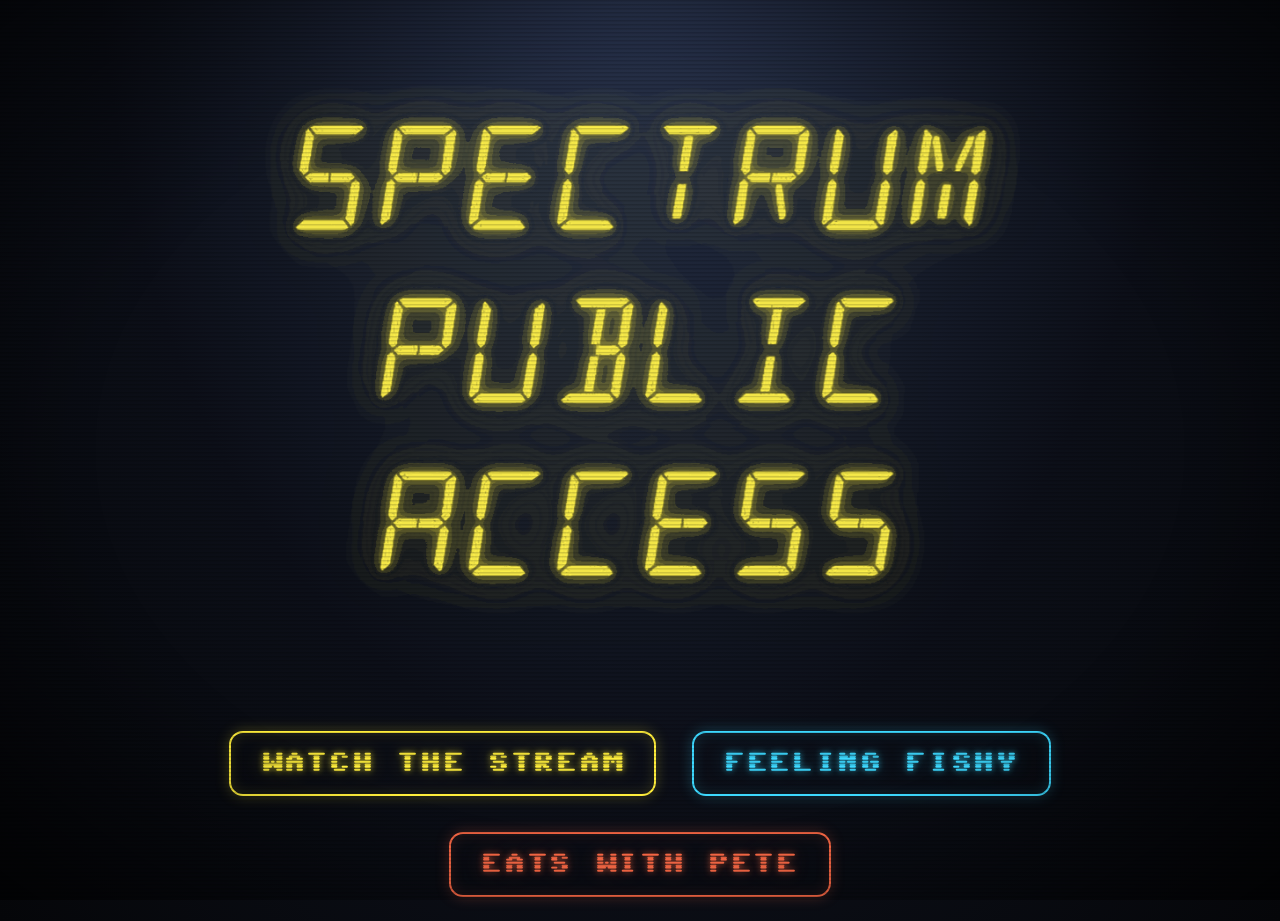
==== deploy/index.html @ 9b014a8f "Add a real mute button to the stream pop-up Confirmed via the debug controls that the mute mechanism" ====
<!DOCTYPE html>
<html lang="en">
<head>
<meta charset="UTF-8">
<meta name="viewport" content="width=device-width, initial-scale=1">
<title>Spectrum Public Access</title>
<meta name="description" content="Spectrum Public Access — watch the stream, or dive into Feeling Fishy, an interactive community aquarium where every fish is hand-drawn by a real participant.">
<link rel="icon" type="image/png" href="images/logo.png">

<!-- Social share preview (Facebook, Discord, Slack, iMessage, etc.) -->
<meta property="og:type" content="website">
<meta property="og:site_name" content="Spectrum Public Access">
<meta property="og:title" content="Spectrum Public Access">
<meta property="og:description" content="Watch the stream, or dive into Feeling Fishy, an interactive community aquarium where every fish is hand-drawn by a real participant.">
<meta property="og:image" content="images/logo.png">
<!-- ✏️ Add og:url once you have a real deployed domain, e.g.
     <meta property="og:url" content="https://your-domain-here/"> —
     most platforms will still resolve og:image fine without it, but
     og:url itself should be set explicitly once you know it. -->

<meta name="twitter:card" content="summary_large_image">
<meta name="twitter:title" content="Spectrum Public Access">
<meta name="twitter:description" content="Watch the stream, or dive into Feeling Fishy, an interactive community aquarium where every fish is hand-drawn by a real participant.">
<meta name="twitter:image" content="images/logo.png">
<style>
@import url('https://fonts.googleapis.com/css2?family=Sixtyfour&family=VT323&family=Space+Grotesk:wght@400;500;700&display=swap');

/* The logo's real typeface. Shows if installed on the viewer's machine;
   upload the .ttf and it can be embedded here so it works for everyone. */
@font-face{
  font-family:'Alarm Clock';
  src:local('Alarm Clock'), local('alarm clock'), local('AlarmClock');
}

:root{
  --cg-white:#ede9df;
}

*{box-sizing:border-box;}
/* Background lives on body ONLY, and body must stay a full-width block —
   putting display:flex on <html> makes <body> shrink-wrap its content,
   which painted the gradient in a centered column (the "box"). */
html{ margin:0; padding:0; }
body{
  margin:0; min-height:100vh;
  background:
    radial-gradient(ellipse at 50% -10%, #2a3550 0%, #0c0f18 60%, #050609 100%);
  font-family:'Space Grotesk',sans-serif;
  color:var(--cg-white);
  display:flex; align-items:center; justify-content:center;
  padding:24px;
  overflow-x:hidden;
}

/* faint full-page scanlines + vignette so the whole page feels like a broadcast */
body:before{
  content:""; position:fixed; inset:0; pointer-events:none; z-index:5;
  background:repeating-linear-gradient(
    to bottom, rgba(0,0,0,.14) 0px, rgba(0,0,0,.14) 1px,
    transparent 2px, transparent 4px);
}
body:after{
  content:""; position:fixed; inset:0; pointer-events:none; z-index:5;
  background:radial-gradient(ellipse at center, transparent 60%, rgba(0,0,0,.55) 100%);
}

.stage{
  display:flex; flex-direction:column; align-items:center; gap:56px;
  width:100%;
}

/* ---------- NEON LOGO ----------
   The glow is baked into the PNG itself (soft yellow halo pre-rendered
   around the letters, fading to fully transparent) — no CSS drop-shadow.
   CSS glow filters were clipping at the image rectangle and drawing a
   visible box behind the logo; a baked glow blends seamlessly. */
.logo{
  width:min(880px, 94vw); /* canvas includes glow padding; letters read ~same size as before */
  height:auto;
  animation:
    neonOn 2s steps(1,end) both,
    neonBreathe 6s ease-in-out 2s infinite;
}

/* neon tube striking on: dead → sputter → hold */
@keyframes neonOn{
  0%,14%{ opacity:0; }
  16%  { opacity:.55; }
  21%  { opacity:.08; }
  27%  { opacity:.75; }
  32%  { opacity:.15; }
  36%  { opacity:.9; }
  41%  { opacity:.4; }
  46%,100% { opacity:1; }
}

/* settled tube hum */
@keyframes neonBreathe{
  0%,100%{ opacity:1; }
  50%{ opacity:.9; }
}

/* ---------- THE OPTIONS ---------- */
.options{
  display:flex; gap:36px; flex-wrap:wrap; justify-content:center;
}

/* One shared rule for every link, instead of one hand-written rule
   (plus a matching :hover rule) per link. Each button gets its own
   glow color and its own stagger delay entirely from two inline
   custom properties — --opt-rgb and --opt-delay — set once in JS
   from the LINKS array below. Adding a new link never touches this
   CSS at all. The ", 255,255,255" after each var(--opt-rgb) is just
   a fallback in case that property is ever missing. */
.opt{
  font-family:'Alarm Clock','Sixtyfour',monospace;
  font-size:clamp(14px, 2.4vw, 21px);
  letter-spacing:.08em;
  text-transform:uppercase;
  text-decoration:none;
  padding:20px 30px;
  border:2px solid currentColor;
  border-radius:14px;
  opacity:0;
  /* iOS Safari can leave its own gray tap-highlight overlay sitting
     on a link after tapping it, especially when the tap doesn't lead
     to a normal page navigation (the "Watch the Stream" button's own
     click handler calls preventDefault() to open the pop-up instead)
     — this stops the browser from drawing that overlay at all rather
     than relying on it to clear itself afterward. */
  -webkit-tap-highlight-color:transparent;
  color:rgb(var(--opt-rgb, 255,255,255));
  text-shadow:0 0 6px rgba(var(--opt-rgb, 255,255,255),.7), 0 0 20px rgba(var(--opt-rgb, 255,255,255),.3);
  box-shadow:0 0 14px rgba(var(--opt-rgb, 255,255,255),.25), inset 0 0 14px rgba(var(--opt-rgb, 255,255,255),.15);
  transition:transform .12s ease;
  animation:optOn .7s steps(1,end) forwards;
  animation-delay:var(--opt-delay, 0s);
}
.opt:active{ transform:scale(.97); }
/* Not :focus-visible — Safari has matched that pseudo-class for a
   plain programmatic .focus() call before now (see the JS), which
   left a stuck outline ring around "Watch the Stream" after closing
   the stream pop-up once, even on a tap/touch visit that never
   touched a keyboard. body.keyboard-nav is our own explicit signal
   instead, so this only shows for a real Tab user. */
.opt:focus{ outline:none; }
body.keyboard-nav .opt:focus{ outline:3px solid var(--cg-white); outline-offset:4px; }
.opt:hover{
  text-shadow:0 0 8px rgba(var(--opt-rgb, 255,255,255),.95), 0 0 30px rgba(var(--opt-rgb, 255,255,255),.5);
  box-shadow:0 0 26px rgba(var(--opt-rgb, 255,255,255),.45), inset 0 0 20px rgba(var(--opt-rgb, 255,255,255),.25);
}

@keyframes optOn{
  0%{opacity:0;} 20%{opacity:.6;} 35%{opacity:.1;} 55%{opacity:.8;} 70%{opacity:.3;} 100%{opacity:1;}
}

/* Plain, static styling for the noscript fallback below — no glow
   colors to assign since there's no JS running to hand them out. */
.opt-fallback{
  display:inline-block; margin:8px;
  font-family:'Alarm Clock','Sixtyfour',monospace;
  font-size:clamp(14px, 2.4vw, 21px);
  letter-spacing:.08em;
  text-transform:uppercase;
  text-decoration:none;
  padding:20px 30px;
  border:2px solid var(--cg-white);
  border-radius:14px;
  color:var(--cg-white);
}

/* reduced motion: no flicker, everything simply on */
@media (prefers-reduced-motion: reduce){
  .logo{ animation:none; opacity:1; }
  .opt{ animation:none !important; opacity:1 !important; }
}

/* ---------- MOBILE ----------
   Stacks the buttons into one even column instead of the desktop's
   wrapped row — at a phone width they were wrapping onto three
   ragged, differently-sized lines that together ran taller than the
   viewport. A smaller logo plus a tighter stage gap brings the whole
   page comfortably under any phone's visible height with no scroll,
   and every button shares the same width instead of hugging its own
   label's length. */
@media (max-width: 640px){
  body{ padding:20px; }
  .stage{ gap:32px; }
  .logo{ width:min(300px, 85vw); }
  .options{
    flex-direction:column;
    width:100%;
    max-width:300px;
    gap:14px;
  }
  .opt, .opt-fallback{
    width:100%;
    box-sizing:border-box;
    text-align:center;
    padding:16px 20px;
  }
}

/* ---------- STREAM POP-UP ----------
   "Watch the Stream" plays here instead of leaving the page, once
   there's a real live URL to embed (see LINKS' popup/popupEmbed). */
.stream-modal{
  display:none;
  position:fixed; inset:0; z-index:100;
  align-items:center; justify-content:center;
  padding:24px;
}
.stream-modal.open{ display:flex; }
.stream-modal-backdrop{
  position:absolute; inset:0;
  background:rgba(5,6,9,.88);
}
.stream-modal-box{
  position:relative;
  width:min(1000px, 100%);
}
.stream-modal-frame{
  position:relative;
  width:100%;
  aspect-ratio:16/9;
  border-radius:14px;
  overflow:hidden;
  background:#000;
  box-shadow:0 0 24px rgba(255,238,60,.35), 0 0 70px rgba(0,0,0,.6);
  border:2px solid rgba(255,238,60,.6);
}
.stream-modal-frame iframe{
  position:absolute; inset:0; width:100%; height:100%; border:0; z-index:0;
}
/* Invisible layer over the whole video, only present at all while
   the close button is faded. A cross-origin YouTube iframe swallows
   every touch/mouse event that lands on it — the parent page can't
   see ANY interaction with the video itself, on any device, so
   there's no way to detect "the visitor is still watching" and wake
   the button from here directly. This sits above the iframe instead:
   the first tap/click while faded lands on this layer, revealing the
   button, and then it steps aside so that same tap doesn't also
   fumble a play/pause on the real video — same trade-off any native
   player's own tap-to-reveal-controls makes.
   display:none rather than pointer-events:none when not needed —
   iOS Safari pauses video it considers occluded by overlapping
   content, and merely disabling pointer-events on a full-coverage
   div still leaves it painted/composited on top of the iframe, which
   is enough to trigger that. Fully removing it from the render tree
   whenever it isn't actively needed avoids the question entirely. */
.stream-modal-wake{
  display:none;
  position:absolute; inset:0; z-index:1;
}
.stream-modal.close-idle .stream-modal-wake{ display:block; }
/* Sits inside the frame's own rounded corners rather than floating
   above it, so it's never clipped by a short viewport on mobile.
   Fades out after a few seconds idle (see the JS) so it doesn't sit
   on top of the video the whole time it's open — same idea as a
   video player's own auto-hiding controls. Shared by the close
   button (top-right) and the mute toggle (top-left, added after
   YouTube's own in-player mute icon turned out to be unreachable at
   this size on at least one real phone — this calls the wrapped
   player directly instead of relying on it at all). */
.stream-modal-close, .stream-modal-mute{
  position:absolute; top:10px; z-index:2;
  width:36px; height:36px;
  border-radius:50%;
  border:2px solid var(--cg-white);
  background:rgba(5,6,9,.7);
  color:var(--cg-white);
  font-size:22px; line-height:1;
  cursor:pointer;
  display:flex; align-items:center; justify-content:center;
  opacity:1;
  transition:opacity .3s ease;
}
.stream-modal-close{ right:10px; }
.stream-modal-mute{ left:10px; }
.stream-modal-close:hover, .stream-modal-mute:hover{ background:rgba(255,238,60,.2); }
/* Same reasoning as .opt:focus above — these are also focused/
   toggled programmatically, so they use the same explicit signal
   rather than :focus-visible. */
.stream-modal-close:focus, .stream-modal-mute:focus{ outline:none; }
body.keyboard-nav .stream-modal-close:focus,
body.keyboard-nav .stream-modal-mute:focus{ outline:3px solid var(--cg-white); outline-offset:3px; }
/* Stay clickable/hoverable at full opacity 0 too (no pointer-events:
   none) — they're small, predictable corner targets, and the wake
   layer above sits below them (z-index 1 vs 2), so it never blocks
   the buttons themselves. */
.stream-modal.close-idle .stream-modal-close,
.stream-modal.close-idle .stream-modal-mute{ opacity:0; }
@media (prefers-reduced-motion: reduce){
  .stream-modal-close, .stream-modal-mute{ transition:none; }
}
</style>
</head>
<body>

<main class="stage">
  <img class="logo" src="images/logo.png" alt="Spectrum Public Access">

  <nav class="options" id="options" aria-label="Choose an experience">
    <!-- Shown only if JS is disabled — replaced the instant the
         script below runs. Kept in sync by hand since it's a rare,
         static fallback, not the real navigation. -->
    <noscript>
      <a class="opt-fallback" href="https://www.youtube.com/live/ow3RDIXTPXk">WATCH THE STREAM</a>
      <a class="opt-fallback" href="/feeling-fishy">FEELING FISHY</a>
      <a class="opt-fallback" href="https://eatswithpete.com">EATS WITH PETE</a>
    </noscript>
  </nav>
</main>

<div class="stream-modal" id="streamModal" role="dialog" aria-modal="true" aria-label="Watch the Stream">
  <div class="stream-modal-backdrop"></div>
  <div class="stream-modal-box">
    <div class="stream-modal-frame">
      <iframe id="streamModalIframe" title="Live stream"
        allow="accelerometer; autoplay; clipboard-write; encrypted-media; gyroscope; picture-in-picture; web-share"
        referrerpolicy="strict-origin-when-cross-origin" allowfullscreen></iframe>
      <div class="stream-modal-wake" id="streamModalWake"></div>
      <button class="stream-modal-mute" id="streamModalMute" type="button" aria-label="Unmute">🔇</button>
      <button class="stream-modal-close" id="streamModalClose" type="button" aria-label="Close">&times;</button>
    </div>
  </div>
</div>

<script>
/* ██████████████████████████████████████████████████████████████
   ██  YOUR LINKS — add a new destination any time              ██
   ██  Everything below renders and staggers itself from this.  ██
   ██████████████████████████████████████████████████████████████
   label    — button text (rendered in caps regardless of case here)
   href     — where it goes; leave null to keep it unlinked/inert
              for now, e.g. for a destination whose page doesn't exist yet
   rgb      — "R,G,B" for this button's neon color — the only place
              that color is ever written; every glow/hover effect
              is computed from it, so nothing can drift out of sync
   external — true opens it in a new tab (for links off this domain)
   popup    — true plays it in the on-page pop-up instead of
              navigating (see popupEmbed below and .stream-modal in
              the CSS); href/external stay set alongside it as the
              fallback for a middle-click, Ctrl/Cmd-click, or no-JS
   popupEmbed — the embeddable URL for a popup link (YouTube's
              /embed/VIDEO_ID form, not the regular watch/live URL) */
const LINKS = [
  // Plays inline for now — swap this for the real live-channel-
  // switcher page once that's built (drop `popup`/`popupEmbed` to
  // just navigate to `href` instead). The si= value is YouTube's own
  // share-embed token for this video (from Share -> Embed) — plain
  // /embed/VIDEO_ID URLs without it hit YouTube's Error 153 for this
  // stream even with embedding allowed, but the official share link
  // works, so this matches that exactly rather than a param-stripped
  // version of it — don't drop or reorder these params without
  // re-testing on a real phone. mute=1 + playsinline=1 are both there
  // for mobile autoplay (same reason the background video elsewhere
  // on this site is muted+playsinline) — visitors can unmute from
  // the player's own speaker icon. enablejsapi=1 lets the JS below
  // wrap this iframe with YouTube's IFrame Player API afterward, so
  // we have some visibility into its actual playback/mute state —
  // it doesn't change what loads or how autoplay behaves.
  { label: "Watch the Stream", href: "https://www.youtube.com/live/ow3RDIXTPXk", rgb: "255,238,60", external: true,
    popup: true, popupEmbed: "https://www.youtube.com/embed/ow3RDIXTPXk?si=NgFK3XYpDQOLObrl&autoplay=1&mute=1&playsinline=1&enablejsapi=1" },  // SPA logo yellow
  { label: "Feeling Fishy",    href: "/feeling-fishy",             rgb: "61,217,255", external: true },  // Feeling Fishy title glow — new tab too, so this hub page stays put as a home base
  { label: "Eats with Pete",   href: "https://eatswithpete.com",   rgb: "255,107,71", external: true },
];

const BASE_DELAY = 2.15; // seconds before the first button starts flickering in
const STEP_DELAY = 0.3;  // gap between each button after that

// Tracks whether the visitor is currently navigating with a keyboard,
// so the focus outlines above (body.keyboard-nav ...) only show when
// they're actually useful — see the CSS for why this exists instead
// of just using :focus-visible directly.
window.addEventListener("keydown", (e) => {
  if (e.key === "Tab") document.body.classList.add("keyboard-nav");
});
window.addEventListener("pointerdown", () => {
  document.body.classList.remove("keyboard-nav");
});

const optionsNav = document.getElementById("options");
optionsNav.innerHTML = ""; // clears the noscript fallback now that JS is running
LINKS.forEach((link, i) => {
  const a = document.createElement("a");
  a.className = "opt";
  a.textContent = link.label;
  a.style.setProperty("--opt-rgb", link.rgb);
  const delay = BASE_DELAY + i * STEP_DELAY;
  a.style.setProperty("--opt-delay", delay.toFixed(2) + "s");
  if (link.href) a.href = link.href;
  if (link.external) {
    a.target = "_blank";
    a.rel = "noopener noreferrer";
    a.setAttribute("aria-label", link.label + (link.popup ? " — plays in a pop-up" : " — opens in a new tab"));
  }
  if (link.popup) {
    a.addEventListener("click", (e) => {
      // Middle-click, Ctrl/Cmd-click, etc. — let the browser open the
      // real href in a new tab as usual instead of hijacking it.
      if (e.button !== 0 || e.metaKey || e.ctrlKey || e.shiftKey || e.altKey) return;
      e.preventDefault();
      openStreamModal(link.popupEmbed, a);
    });
  }
  optionsNav.appendChild(a);
  // Safety net: the flicker-in animation (steps(1,end) across several
  // keyframes) has been observed getting stuck at an intermediate
  // keyframe on Chrome for iOS — animationPlayState still reports
  // "running", but the value never advances to the final 100% stop,
  // leaving the button looking permanently dim. Rather than chase
  // whatever causes that stall, force the correct end state once the
  // animation should be done, regardless of whether it actually
  // finished on its own.
  // Killing the animation first is required, not optional — a still-
  // "running" CSS animation outranks a plain inline style in the
  // cascade, so just setting opacity here (an earlier attempt at this
  // fix) was being silently overridden right back to the animation's
  // stuck value the instant it ran.
  const ANIMATION_DURATION = 0.7;
  setTimeout(() => {
    a.style.animation = "none";
    a.style.opacity = "1";
  }, (delay + ANIMATION_DURATION) * 1000);
});

/* ---------- STREAM POP-UP ---------- */
const streamModal = document.getElementById("streamModal");
const streamModalIframe = document.getElementById("streamModalIframe");
const streamModalClose = document.getElementById("streamModalClose");
const streamModalMute = document.getElementById("streamModalMute");
let streamModalTrigger = null; // where focus returns to on close

/* YouTube IFrame Player API — wraps the EXISTING iframe (its src
   already has enablejsapi=1 baked in above) to get playback state/
   error visibility, and to drive the mute button below directly.
   Doesn't create a different iframe or change what src is used — the
   working si=... URL that fixed Error 153 stays exactly as it was
   tested. Loaded proactively at page load (not on first open) so
   YT.Player is already available by the time the modal opens, rather
   than racing to load it after autoplay has already started. */
const YT_STATE_LABELS = { "-1": "UNSTARTED", 0: "ENDED", 1: "PLAYING", 2: "PAUSED", 3: "BUFFERING", 5: "CUED" };
let ytApiPromise = null;
function loadYouTubeApi() {
  if (window.YT && window.YT.Player) return Promise.resolve();
  if (ytApiPromise) return ytApiPromise;
  ytApiPromise = new Promise((resolve) => {
    const prevReady = window.onYouTubeIframeAPIReady;
    window.onYouTubeIframeAPIReady = () => {
      if (prevReady) prevReady();
      resolve();
    };
    const script = document.createElement("script");
    script.src = "https://www.youtube.com/iframe_api";
    document.head.appendChild(script);
  });
  return ytApiPromise;
}
loadYouTubeApi();

let ytPlayer = null;
// Read by the debug panel further down — kept as a plain object
// (rather than querying ytPlayer directly there) since isMuted()/
// getVolume() throw if called at the wrong moment in the player's
// lifecycle, and this is the one place already handling that.
const streamPlayerDebug = { state: null, muted: null, volume: null, lastError: null };
function wrapStreamIframe() {
  loadYouTubeApi().then(() => {
    // The modal may have been closed (iframe src cleared) before the
    // API finished loading — don't wrap a blank iframe.
    if (!streamModal.classList.contains("open")) return;
    ytPlayer = new YT.Player(streamModalIframe, {
      events: {
        onStateChange: (e) => { streamPlayerDebug.state = e.data; },
        onError: (e) => { streamPlayerDebug.lastError = e.data; },
      },
    });
  });
}

/* Mute toggle — the src above already starts muted (required for
   autoplay to work at all on mobile), so visitors need a way to turn
   sound on. YouTube's own in-player mute icon turned out to be
   unreachable at this pop-up's small size on at least one real phone
   (only reachable through fullscreen), so this drives the wrapped
   player directly instead of depending on it. Tracks mute state in
   plain JS rather than asking the player with isMuted() — that
   throws if called before the player's truly ready, and this button
   already knows its own state without needing to ask. */
let streamMuted = true; // matches mute=1 in the src above
function setStreamMuted(muted) {
  if (!ytPlayer) return;
  streamMuted = muted;
  if (muted) ytPlayer.mute(); else ytPlayer.unMute();
  streamModalMute.textContent = muted ? "🔇" : "🔊";
  const label = muted ? "Unmute" : "Mute";
  streamModalMute.title = label;
  streamModalMute.setAttribute("aria-label", label);
}
streamModalMute.addEventListener("click", (e) => {
  e.stopPropagation();
  setStreamMuted(!streamMuted);
});
setInterval(() => {
  if (!ytPlayer || !ytPlayer.isMuted) return;
  try {
    streamPlayerDebug.muted = ytPlayer.isMuted();
    streamPlayerDebug.volume = ytPlayer.getVolume();
  } catch (e) { /* not ready yet */ }
}, 500);

// Fades the close button after a few idle seconds so it isn't
// permanently sitting on top of the video — anything that happens on
// the parent page (moving over the backdrop, a key press, hovering
// the button itself, or a tap/click on the wake layer covering the
// video — see .stream-modal-wake in the CSS) brings it back. There's
// no way to detect real activity on the video itself from here (it's
// a cross-origin iframe), on any device — the wake layer works
// around that by catching the interaction before it ever reaches the
// iframe, rather than trying to detect one that already happened.
let closeIdleTimer = null;
function scheduleCloseIdle() {
  clearTimeout(closeIdleTimer);
  closeIdleTimer = setTimeout(() => streamModal.classList.add("close-idle"), 3000);
}
function wakeClose() {
  streamModal.classList.remove("close-idle");
  scheduleCloseIdle();
}
streamModal.addEventListener("pointermove", wakeClose);
// click rather than pointerdown: flipping the wake layer's
// pointer-events mid-gesture (between pointerdown and the click that
// follows) risks the browser re-targeting that same tap's click at
// the iframe underneath instead of consistently hitting the wake
// layer — click only fires once the whole gesture has resolved.
streamModal.addEventListener("click", wakeClose);
streamModal.addEventListener("keydown", wakeClose);
// Pauses the countdown while the cursor is resting directly on
// either button, rather than letting it fade out from under the
// pointer.
streamModalClose.addEventListener("pointerenter", wakeClose);
streamModalClose.addEventListener("pointerleave", scheduleCloseIdle);
streamModalMute.addEventListener("pointerenter", wakeClose);
streamModalMute.addEventListener("pointerleave", scheduleCloseIdle);

function openStreamModal(embedSrc, trigger) {
  streamModalTrigger = trigger;
  // Show the modal BEFORE pointing the iframe at YouTube — assigning
  // src while it's still display:none (zero-size, unrendered) is a
  // known way for mobile browsers to deprioritize or skip autoplay
  // eligibility for it entirely.
  streamModal.classList.add("open");
  streamModalIframe.src = embedSrc;
  streamModalClose.focus();
  wakeClose();
  wrapStreamIframe();
}
function closeStreamModal() {
  streamModal.classList.remove("open", "close-idle");
  clearTimeout(closeIdleTimer);
  streamModalIframe.src = ""; // stops playback rather than just hiding it
  // The wrapped player's underlying iframe is gone now — drop the
  // reference and reset its debug state rather than leaving stale
  // values on screen, so the next open starts from a clean wrap.
  ytPlayer = null;
  streamPlayerDebug.state = null;
  streamPlayerDebug.muted = null;
  streamPlayerDebug.volume = null;
  streamPlayerDebug.lastError = null;
  // The src it'll get on next open starts muted again — reset this
  // button to match rather than leaving it showing 🔊 from last time.
  streamMuted = true;
  streamModalMute.textContent = "🔇";
  streamModalMute.title = "Unmute";
  streamModalMute.setAttribute("aria-label", "Unmute");
  if (streamModalTrigger && streamModalTrigger.focus) streamModalTrigger.focus();
}
streamModalClose.addEventListener("click", closeStreamModal);
document.querySelector(".stream-modal-backdrop").addEventListener("click", closeStreamModal);
window.addEventListener("keydown", (e) => {
  if (e.key === "Escape" && streamModal.classList.contains("open")) closeStreamModal();
});

/* ---------- DEBUG PANEL ----------
   Only appears with ?debug=1 in the URL — a plain on-screen readout
   of what "Watch the Stream" is actually computing on a device we
   can't attach real devtools to, so a phone can just be photographed
   instead of needing to describe what something looks like. Doesn't
   cover the video's own mute/play state — that's cross-origin, not
   readable from here without switching to YouTube's IFrame Player
   API. Remove this whole block once the issues are tracked down. */
if (new URLSearchParams(location.search).has("debug")) {
  // Direct mute/unmute control via the wrapped player — YouTube's
  // own in-player mute icon can end up hidden at the pop-up's small
  // size (only reachable through fullscreen, which covers this whole
  // panel and defeats the point), so this bypasses it entirely.
  const controls = document.createElement("div");
  controls.style.cssText =
    "position:fixed; right:0; bottom:45vh; z-index:9999; " +
    "display:flex; gap:8px; padding:8px; background:rgba(0,0,0,.92);";
  ["Mute", "Unmute", "Play", "Pause"].forEach((label) => {
    const btn = document.createElement("button");
    btn.textContent = label;
    btn.style.cssText = "font:12px monospace; padding:6px 10px;";
    btn.addEventListener("click", () => {
      if (!ytPlayer) return;
      if (label === "Mute") ytPlayer.mute();
      else if (label === "Unmute") ytPlayer.unMute();
      else if (label === "Play") ytPlayer.playVideo();
      else if (label === "Pause") ytPlayer.pauseVideo();
    });
    controls.appendChild(btn);
  });
  document.body.appendChild(controls);

  const panel = document.createElement("pre");
  panel.style.cssText =
    "position:fixed; inset:auto 0 0 0; z-index:9999; margin:0; " +
    "max-height:45vh; overflow:auto; padding:10px; " +
    "background:rgba(0,0,0,.92); color:#7fff7f; " +
    "font:11px/1.5 monospace; white-space:pre-wrap; pointer-events:none;";
  document.body.appendChild(panel);
  const watchBtn = optionsNav.children[0];
  function updateDebugPanel() {
    const cs = getComputedStyle(watchBtn);
    const stateCode = streamPlayerDebug.state;
    const lines = [
      "-- Watch the Stream button --",
      "opacity: " + cs.opacity,
      "animationName: " + cs.animationName,
      "bodyClass: " + JSON.stringify(document.body.className),
      "",
      "-- stream pop-up --",
      "streamModal.open: " + streamModal.classList.contains("open"),
      "streamModal.close-idle: " + streamModal.classList.contains("close-idle"),
      "iframe.src: " + (streamModalIframe.src || "(empty)"),
      "ytPlayer wrapped: " + !!ytPlayer,
      "player state: " + stateCode + (stateCode != null ? " (" + (YT_STATE_LABELS[stateCode] || "?") + ")" : ""),
      "player muted: " + streamPlayerDebug.muted,
      "player volume: " + streamPlayerDebug.volume,
      "player lastError: " + streamPlayerDebug.lastError,
      "document.hidden: " + document.hidden,
    ];
    panel.textContent = lines.join("\n");
  }
  updateDebugPanel();
  setInterval(updateDebugPanel, 500);
}
</script>

</body>
</html>
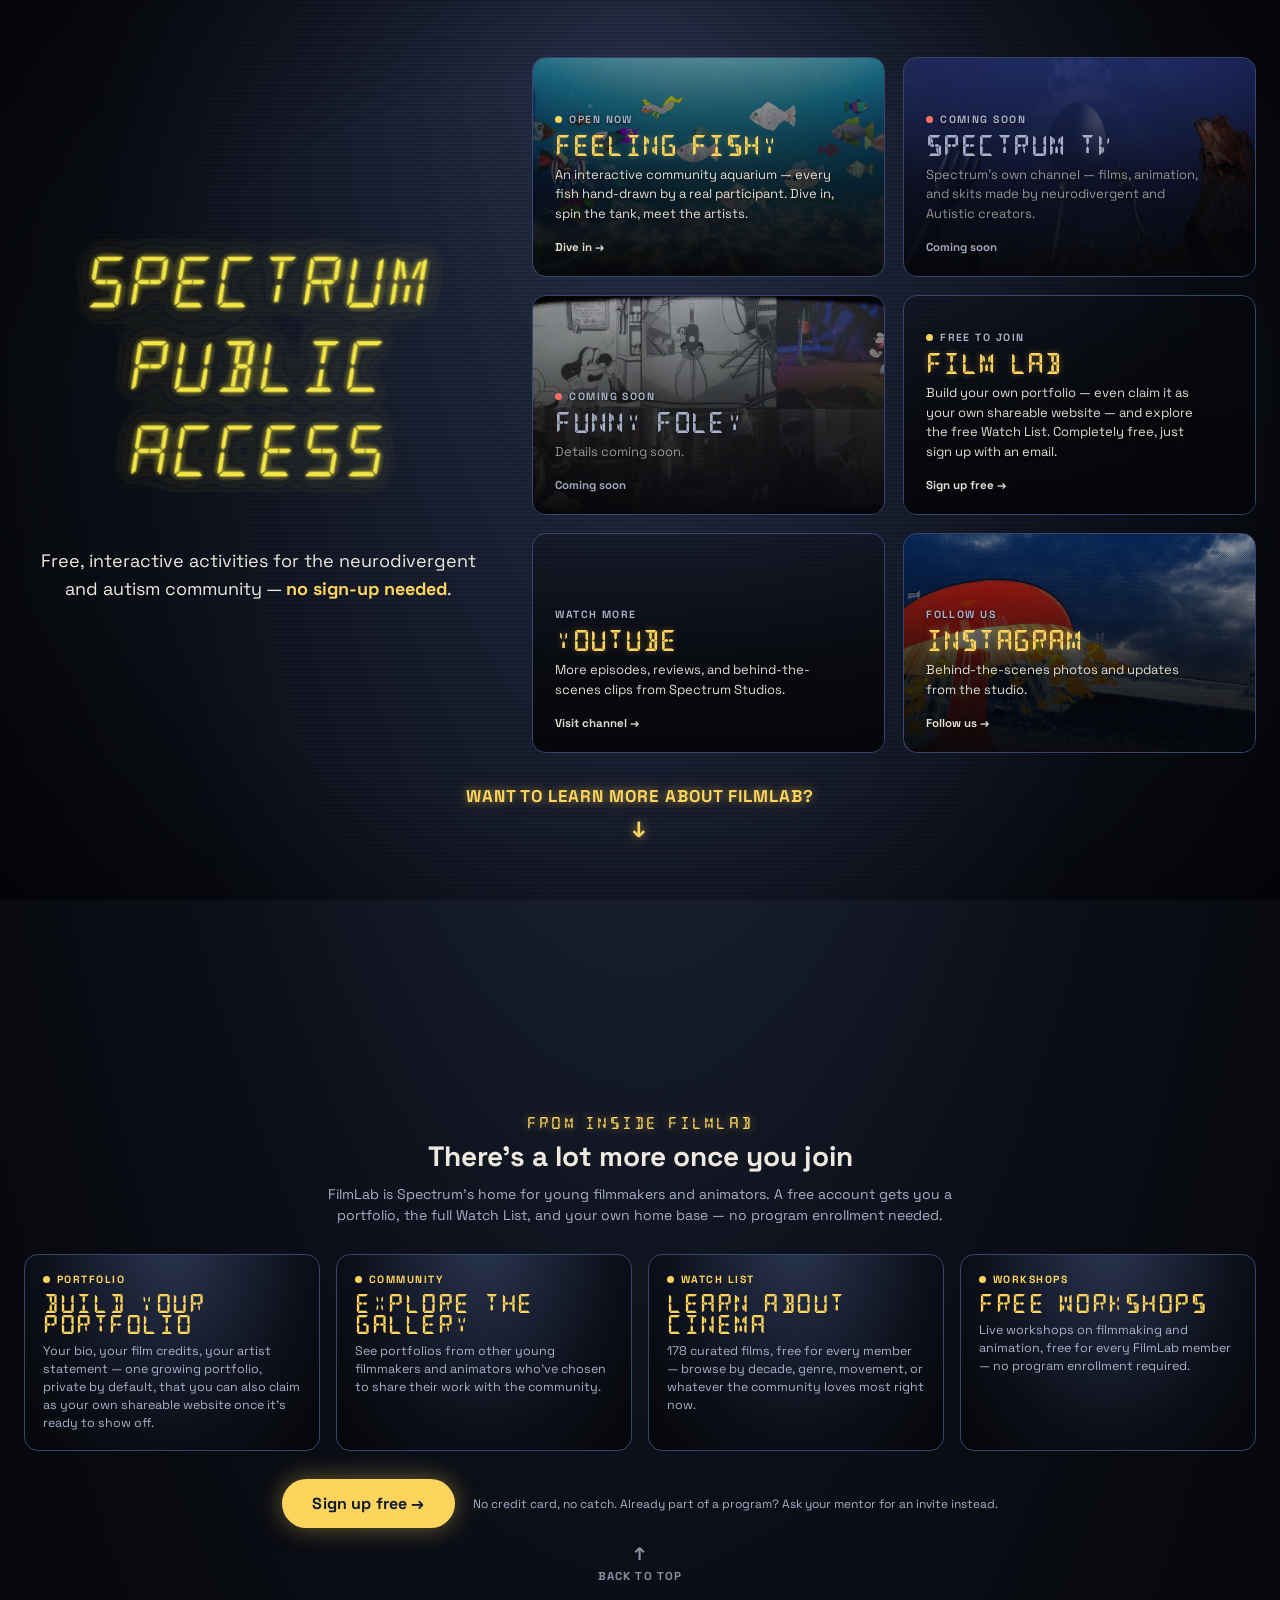
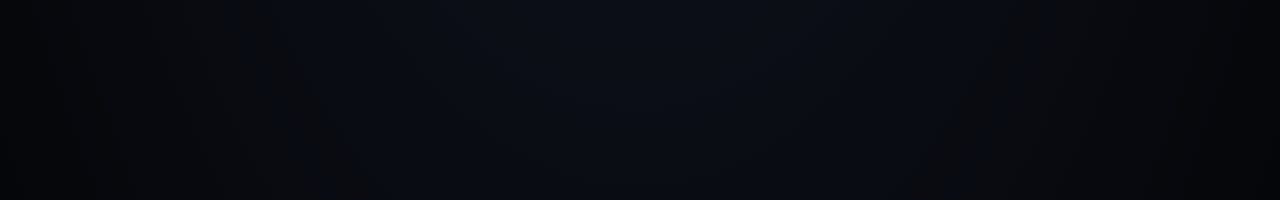
==== commit 7b0b510f: "Replace landing page with the redesigned version Split-screen hero (logo + 6-card activity grid prio" ====
--- a/deploy/index.html
+++ b/deploy/index.html
@@ -4,315 +4,504 @@
 <meta charset="UTF-8">
 <meta name="viewport" content="width=device-width, initial-scale=1">
 <title>Spectrum Public Access</title>
-<meta name="description" content="Spectrum Public Access — watch the stream, or dive into Feeling Fishy, an interactive community aquarium where every fish is hand-drawn by a real participant.">
+<meta name="description" content="Free, interactive activities for the neurodivergent and autism community — no sign-up needed. Plus a free FilmLab membership and more from Spectrum Studios.">
 <link rel="icon" type="image/png" href="images/logo.png">
 
 <!-- Social share preview (Facebook, Discord, Slack, iMessage, etc.) -->
 <meta property="og:type" content="website">
 <meta property="og:site_name" content="Spectrum Public Access">
 <meta property="og:title" content="Spectrum Public Access">
-<meta property="og:description" content="Watch the stream, or dive into Feeling Fishy, an interactive community aquarium where every fish is hand-drawn by a real participant.">
+<meta property="og:description" content="Free, interactive activities for the neurodivergent and autism community — no sign-up needed. Plus a free FilmLab membership and more from Spectrum Studios.">
 <meta property="og:image" content="images/logo.png">
-<!-- ✏️ Add og:url once you have a real deployed domain, e.g.
-     <meta property="og:url" content="https://your-domain-here/"> —
-     most platforms will still resolve og:image fine without it, but
-     og:url itself should be set explicitly once you know it. -->
+<meta property="og:url" content="https://spectrumpublicaccess.com/">
 
 <meta name="twitter:card" content="summary_large_image">
 <meta name="twitter:title" content="Spectrum Public Access">
-<meta name="twitter:description" content="Watch the stream, or dive into Feeling Fishy, an interactive community aquarium where every fish is hand-drawn by a real participant.">
+<meta name="twitter:description" content="Free, interactive activities for the neurodivergent and autism community — no sign-up needed. Plus a free FilmLab membership and more from Spectrum Studios.">
 <meta name="twitter:image" content="images/logo.png">
 <style>
 @import url('https://fonts.googleapis.com/css2?family=Sixtyfour&family=VT323&family=Space+Grotesk:wght@400;500;700&display=swap');
 
-/* The logo's real typeface. Shows if installed on the viewer's machine;
-   upload the .ttf and it can be embedded here so it works for everyone. */
+/* TODO: the Instagram card still links to the placeholder
+   https://instagram.com (no real handle) -- swap in the real profile
+   URL (both href attributes below, search "instagram.com"). */
+
+/* DSEG14 Classic Bold -- SIL Open Font License 1.1 (fonts/DSEG-LICENSE.txt),
+   free including commercial embedding. Same face FilmLab itself uses for
+   this broadcast-display look (portal app/globals.css) -- "Alarm Clock"
+   (the font this page used before) only ever rendered via local() on a
+   machine that happened to have it installed, so everyone else saw the
+   fallback. This is a real embedded file, so it renders the same for
+   every visitor. */
 @font-face{
-  font-family:'Alarm Clock';
-  src:local('Alarm Clock'), local('alarm clock'), local('AlarmClock');
+  font-family:'DSEG14';
+  src:url('fonts/dseg14-bold.ttf') format('truetype');
+  font-weight:700;
+  font-display:swap;
+}
+/* Accented-Latin fallback slice -- DSEG14 has no accented glyphs at all,
+   only plain A-Z. Not needed for this page's current (English-only) copy,
+   but carried over from the portal's own CSS in case French copy ever
+   lands here too -- cheap insurance, matches the source exactly. */
+@font-face{
+  font-family:'DSEG14';
+  src:local('Courier New'), local('Consolas'), local('Lucida Console');
+  unicode-range:U+00C0-00FF;
+  font-weight:700;
+  size-adjust:130%;
 }
 
 :root{
   --cg-white:#ede9df;
+  --navy:#121a35;
+  --gold:#fdd55d;
+  --coral:#f87060;
+  --surface:#1b2647;
+  --border:#384570;
+  --text-soft:#a8afc7;
 }
 
 *{box-sizing:border-box;}
-/* Background lives on body ONLY, and body must stay a full-width block —
-   putting display:flex on <html> makes <body> shrink-wrap its content,
-   which painted the gradient in a centered column (the "box"). */
-html{ margin:0; padding:0; }
+html{ margin:0; padding:0; scroll-behavior:smooth; }
 body{
   margin:0; min-height:100vh;
   background:
     radial-gradient(ellipse at 50% -10%, #2a3550 0%, #0c0f18 60%, #050609 100%);
   font-family:'Space Grotesk',sans-serif;
   color:var(--cg-white);
-  display:flex; align-items:center; justify-content:center;
-  padding:24px;
   overflow-x:hidden;
-}
-
-/* faint full-page scanlines + vignette so the whole page feels like a broadcast */
+  /* Establishes a local stacking context so the negative z-index
+     overlays below sink underneath body's own children instead of
+     under the page background itself -- same fix as the real app's
+     .scanlines class (globals.css): without this, z-index:-1 on a
+     fixed pseudo-element escapes all the way to the bottom of the
+     whole page stack, behind body's own background color/gradient. */
+  position:relative; z-index:0;
+}
+/* Negative, not +5 -- the previous positive z-index put these two
+   full-page overlays ABOVE every card, image, and line of text on the
+   page (none of which set their own z-index, so they default to
+   auto/0 and lost to a positive 5 every time). That's what was
+   actually making everything harder to read, independent of the
+   per-card scrim work. Same real bug, same fix, as the portal app's
+   own .scanlines overlay already had to solve. */
 body:before{
-  content:""; position:fixed; inset:0; pointer-events:none; z-index:5;
+  content:""; position:fixed; inset:0; pointer-events:none; z-index:-1;
   background:repeating-linear-gradient(
     to bottom, rgba(0,0,0,.14) 0px, rgba(0,0,0,.14) 1px,
     transparent 2px, transparent 4px);
 }
 body:after{
-  content:""; position:fixed; inset:0; pointer-events:none; z-index:5;
+  content:""; position:fixed; inset:0; pointer-events:none; z-index:-1;
   background:radial-gradient(ellipse at center, transparent 60%, rgba(0,0,0,.55) 100%);
 }
 
-.stage{
-  display:flex; flex-direction:column; align-items:center; gap:56px;
+.first-screen{
+  min-height:100vh;
+  display:flex; flex-direction:column; align-items:center; justify-content:center;
+  gap:32px;
   width:100%;
-}
-
-/* ---------- NEON LOGO ----------
-   The glow is baked into the PNG itself (soft yellow halo pre-rendered
-   around the letters, fading to fully transparent) — no CSS drop-shadow.
-   CSS glow filters were clipping at the image rectangle and drawing a
-   visible box behind the logo; a baked glow blends seamlessly. */
+  padding:32px 24px;
+}
+
+/* ---------- SPLIT: LOGO LEFT, GRID RIGHT ---------- */
+.hero-split{
+  display:flex; flex-direction:column; align-items:center; gap:36px;
+  width:100%; max-width:1680px; /* same row cap the real dashboard uses */
+}
+@media (min-width: 900px){
+  /* 38/62 instead of the previous 34/66 -- both halves got bigger
+     this round (logo full-bleed, grid cards wide enough for real
+     descriptions), so the split shifts slightly toward the logo to
+     give it real presence rather than getting squeezed by the
+     now-wider grid column competing for the same space. */
+  .hero-split{ flex-direction:row; align-items:stretch; gap:40px; }
+  .hero-logo-col{ flex:0 0 38%; min-width:320px; }
+  .hero-grid-col{ flex:1; min-width:0; }
+}
+
+.hero-logo-col{
+  display:flex; flex-direction:column; align-items:center; justify-content:center; gap:22px;
+  text-align:center;
+  padding:0;
+}
+@media (min-width: 900px){
+  /* Stays centered to match the logo at every width -- no left-align
+     override here anymore. */
+}
+/* "Full bleed like the dashboard" -- no small fixed max-width capping
+   this small anymore; it scales with its column instead, same as the
+   signed-in dashboard's own wordmark filling its panel rather than
+   sitting as a modest fixed-size image floating in whitespace. */
 .logo{
-  width:min(880px, 94vw); /* canvas includes glow padding; letters read ~same size as before */
+  width:min(560px, 92%);
   height:auto;
   animation:
     neonOn 2s steps(1,end) both,
     neonBreathe 6s ease-in-out 2s infinite;
 }
-
-/* neon tube striking on: dead → sputter → hold */
 @keyframes neonOn{
-  0%,14%{ opacity:0; }
-  16%  { opacity:.55; }
-  21%  { opacity:.08; }
-  27%  { opacity:.75; }
-  32%  { opacity:.15; }
-  36%  { opacity:.9; }
-  41%  { opacity:.4; }
-  46%,100% { opacity:1; }
-}
-
-/* settled tube hum */
-@keyframes neonBreathe{
-  0%,100%{ opacity:1; }
-  50%{ opacity:.9; }
-}
-
-/* ---------- THE OPTIONS ---------- */
-.options{
-  display:flex; gap:36px; flex-wrap:wrap; justify-content:center;
-}
-
-/* One shared rule for every link, instead of one hand-written rule
-   (plus a matching :hover rule) per link. Each button gets its own
-   glow color and its own stagger delay entirely from two inline
-   custom properties — --opt-rgb and --opt-delay — set once in JS
-   from the LINKS array below. Adding a new link never touches this
-   CSS at all. The ", 255,255,255" after each var(--opt-rgb) is just
-   a fallback in case that property is ever missing. */
-.opt{
-  font-family:'Alarm Clock','Sixtyfour',monospace;
-  font-size:clamp(14px, 2.4vw, 21px);
-  letter-spacing:.08em;
-  text-transform:uppercase;
-  text-decoration:none;
-  padding:20px 30px;
-  border:2px solid currentColor;
+  0%,14%{ opacity:0; } 16%{ opacity:.55; } 21%{ opacity:.08; } 27%{ opacity:.75; }
+  32%{ opacity:.15; } 36%{ opacity:.9; } 41%{ opacity:.4; } 46%,100%{ opacity:1; }
+}
+@keyframes neonBreathe{ 0%,100%{ opacity:1; } 50%{ opacity:.9; } }
+
+.tagline{
+  max-width:440px;
+  opacity:0; animation:fadeUp .8s ease-out 1.6s forwards;
+}
+.tagline p{ margin:0; font-size:clamp(15px, 1.7vw, 18px); line-height:1.55; }
+.tagline-free{ color:var(--gold); font-weight:700; }
+@keyframes fadeUp{ from{ opacity:0; transform:translateY(8px); } to{ opacity:1; transform:translateY(0); } }
+
+/* ---------- THE 2×3 GRID ----------
+   2 wide (was 3) -- each card is now roughly as wide as the round-3
+   full-size activity cards, with room for the badge/title AND a real
+   description line again, not just a title + bare CTA. 3 rows deep
+   as a result (6 cards ÷ 2 per row); the page runs taller than one
+   screen now, which is the right trade for "more screen real
+   estate" + actually-readable descriptions rather than squeezing
+   both into a fixed one-screen box. */
+.activities-grid{
+  display:grid; grid-template-columns:repeat(2, 1fr); gap:18px;
+  width:100%;
+  opacity:0; animation:fadeUp .8s ease-out 2s forwards;
+}
+@media (max-width: 640px){
+  .activities-grid{ grid-template-columns:1fr; }
+}
+
+.grid-card{
+  position:relative;
+  min-height:220px;
   border-radius:14px;
-  opacity:0;
-  /* iOS Safari can leave its own gray tap-highlight overlay sitting
-     on a link after tapping it, especially when the tap doesn't lead
-     to a normal page navigation (the "Watch the Stream" button's own
-     click handler calls preventDefault() to open the pop-up instead)
-     — this stops the browser from drawing that overlay at all rather
-     than relying on it to clear itself afterward. */
-  -webkit-tap-highlight-color:transparent;
-  color:rgb(var(--opt-rgb, 255,255,255));
-  text-shadow:0 0 6px rgba(var(--opt-rgb, 255,255,255),.7), 0 0 20px rgba(var(--opt-rgb, 255,255,255),.3);
-  box-shadow:0 0 14px rgba(var(--opt-rgb, 255,255,255),.25), inset 0 0 14px rgba(var(--opt-rgb, 255,255,255),.15);
-  transition:transform .12s ease;
-  animation:optOn .7s steps(1,end) forwards;
-  animation-delay:var(--opt-delay, 0s);
-}
-.opt:active{ transform:scale(.97); }
-/* Not :focus-visible — Safari has matched that pseudo-class for a
-   plain programmatic .focus() call before now (see the JS), which
-   left a stuck outline ring around "Watch the Stream" after closing
-   the stream pop-up once, even on a tap/touch visit that never
-   touched a keyboard. body.keyboard-nav is our own explicit signal
-   instead, so this only shows for a real Tab user. */
-.opt:focus{ outline:none; }
-body.keyboard-nav .opt:focus{ outline:3px solid var(--cg-white); outline-offset:4px; }
-.opt:hover{
-  text-shadow:0 0 8px rgba(var(--opt-rgb, 255,255,255),.95), 0 0 30px rgba(var(--opt-rgb, 255,255,255),.5);
-  box-shadow:0 0 26px rgba(var(--opt-rgb, 255,255,255),.45), inset 0 0 20px rgba(var(--opt-rgb, 255,255,255),.25);
-}
-
-@keyframes optOn{
-  0%{opacity:0;} 20%{opacity:.6;} 35%{opacity:.1;} 55%{opacity:.8;} 70%{opacity:.3;} 100%{opacity:1;}
-}
-
-/* Plain, static styling for the noscript fallback below — no glow
-   colors to assign since there's no JS running to hand them out. */
-.opt-fallback{
-  display:inline-block; margin:8px;
-  font-family:'Alarm Clock','Sixtyfour',monospace;
-  font-size:clamp(14px, 2.4vw, 21px);
-  letter-spacing:.08em;
-  text-transform:uppercase;
-  text-decoration:none;
-  padding:20px 30px;
-  border:2px solid var(--cg-white);
-  border-radius:14px;
-  color:var(--cg-white);
-}
-
-/* reduced motion: no flicker, everything simply on */
+  overflow:hidden;
+  border:1px solid var(--border);
+  background-size:cover; background-position:center;
+  text-decoration:none; color:inherit;
+  transition:transform .15s ease, border-color .15s ease;
+  cursor:pointer;
+}
+.grid-card:hover{ transform:translateY(-2px); border-color:rgba(253,213,93,.5); }
+.grid-card.no-photo{ background:radial-gradient(ellipse at 50% -10%, #2a3550 0%, #0c0f18 65%, #050609 100%); }
+.grid-card.inert{ cursor:default; }
+.grid-card.inert:hover{ transform:none; border-color:var(--border); }
+.grid-card-scrim{
+  position:absolute; inset:0;
+  /* Darker and reaching further up than before -- the plain photos
+     were fine, but a bright poster (Gone with the Wind's pale sky) or
+     a busy background put real text right on top of high-contrast
+     detail, which is what was actually hurting legibility. */
+  background:linear-gradient(to top, rgba(5,6,9,.97) 0%, rgba(5,6,9,.8) 40%, rgba(5,6,9,.25) 100%);
+}
+/* Same technique as the real app's WatchListActivityCard -- a strip of
+   real poster art (one per decade) instead of a single photo, pulled
+   straight from the Watch List's own TMDb poster data rather than a
+   generic stock/desk-shot image. */
+.grid-card-poster-strip{ position:absolute; inset:0; display:flex; }
+.grid-card-poster-strip img{ height:100%; min-width:0; flex:1; object-fit:cover; }
+.grid-card-content{ position:absolute; left:0; right:0; bottom:0; padding:20px 22px; }
+.grid-card-badge{
+  display:flex; align-items:center; gap:7px;
+  font-size:10.5px; font-weight:700; letter-spacing:.14em; text-transform:uppercase;
+  margin:0 0 8px; color:var(--text-soft);
+  text-shadow:0 1px 3px rgba(0,0,0,.8);
+}
+.grid-card-dot{ width:7px; height:7px; border-radius:50%; flex-shrink:0; }
+.grid-card-dot.live{ background:#4ade80; box-shadow:0 0 5px #4ade80; animation:pulse 1.6s ease-in-out infinite; }
+.grid-card-dot.gold{ background:var(--gold); }
+.grid-card-dot.coral{ background:var(--coral); }
+@keyframes pulse{ 0%,100%{opacity:1;} 50%{opacity:.4;} }
+.grid-card-title{
+  font-family:'DSEG14','Sixtyfour',monospace;
+  font-size:clamp(17px, 2vw, 21px); letter-spacing:.02em; color:var(--gold);
+  margin:0 0 8px; text-shadow:0 0 6px rgba(253,213,93,.4);
+}
+.grid-card-desc{
+  font-size:13px; line-height:1.5; color:var(--cg-white); opacity:.95;
+  margin:0 0 12px; max-width:92%;
+  text-shadow:0 1px 4px rgba(0,0,0,.85);
+}
+.grid-card-cta{
+  font-size:11.5px; font-weight:700; color:var(--cg-white); opacity:.95;
+  text-shadow:0 1px 3px rgba(0,0,0,.8);
+}
+.grid-card.muted .grid-card-title{ color:var(--text-soft); text-shadow:none; }
+.grid-card.muted .grid-card-desc{ opacity:.6; }
+.grid-card.muted .grid-card-cta{ color:var(--text-soft); }
+
+/* DSEG14's space glyph is ~20% of a normal character's width, and its
+   segment-display glyphs are visually much bolder than a synthesized
+   bold on the accented-fallback slice above -- same two fixes as the
+   portal's own .font-dseg14, applied here to every element using the
+   font instead of via a shared class, since these selectors already
+   existed independently before the font swap. */
+.grid-card-title, .section-eyebrow, .filmlab-card h3{
+  word-spacing:0.45em;
+  font-synthesis:none;
+}
+
+.scroll-cue{
+  display:flex; flex-direction:column; align-items:center; gap:8px;
+  text-decoration:none; color:var(--gold);
+  font-weight:700;
+  font-size:clamp(14px, 1.6vw, 17px); letter-spacing:.06em; text-transform:uppercase;
+  text-shadow:0 0 8px rgba(253,213,93,.55), 0 0 20px rgba(253,213,93,.25);
+  opacity:0; animation:fadeUp .8s ease-out 2.6s forwards;
+}
+.scroll-cue:hover{ text-shadow:0 0 10px rgba(253,213,93,.8), 0 0 28px rgba(253,213,93,.4); }
+.scroll-cue-arrow{ font-size:22px; animation:bob 1.6s ease-in-out infinite; }
+@keyframes bob{ 0%,100%{ transform:translateY(0); } 50%{ transform:translateY(5px); } }
+
 @media (prefers-reduced-motion: reduce){
   .logo{ animation:none; opacity:1; }
-  .opt{ animation:none !important; opacity:1 !important; }
-}
-
-/* ---------- MOBILE ----------
-   Stacks the buttons into one even column instead of the desktop's
-   wrapped row — at a phone width they were wrapping onto three
-   ragged, differently-sized lines that together ran taller than the
-   viewport. A smaller logo plus a tighter stage gap brings the whole
-   page comfortably under any phone's visible height with no scroll,
-   and every button shares the same width instead of hugging its own
-   label's length. */
-@media (max-width: 640px){
-  body{ padding:20px; }
-  .stage{ gap:32px; }
-  .logo{ width:min(300px, 85vw); }
-  .options{
-    flex-direction:column;
-    width:100%;
-    max-width:300px;
-    gap:14px;
-  }
-  .opt, .opt-fallback{
-    width:100%;
-    box-sizing:border-box;
-    text-align:center;
-    padding:16px 20px;
-  }
-}
-
-/* ---------- STREAM POP-UP ----------
-   "Watch the Stream" plays here instead of leaving the page, once
-   there's a real live URL to embed (see LINKS' popup/popupEmbed). */
-.stream-modal{
-  display:none;
-  position:fixed; inset:0; z-index:100;
-  align-items:center; justify-content:center;
-  padding:24px;
-}
+  .tagline, .activities-grid, .scroll-cue{ animation:none; opacity:1; }
+  .scroll-cue-arrow{ animation:none; }
+}
+
+/* ---------- BELOW THE FOLD -- ONE SCREEN, NOT THREE STACKED BLOCKS ----------
+   FilmLab pitch, the 3 teaser cards, the join CTA, and a slim channels
+   mention used to be three separate blocks the user had to keep scrolling
+   through. Now it's one min-height:100vh section (same centering
+   technique as .first-screen), so landing here via the scroll-cue shows
+   the whole thing without a second scroll on a normal viewport.
+   min-height, not a hard height+overflow:hidden lock, on purpose -- a
+   genuinely short viewport still scrolls a little rather than clipping
+   content, same call as the signed-in app's own layout. */
+.second-screen{
+  min-height:100vh;
+  display:flex; flex-direction:column; align-items:center; justify-content:center;
+  width:100%;
+  padding:40px 24px;
+}
+/* Same 1680px row cap as .hero-split -- "full bleed" like the hero,
+   not the narrower 1100px this used to be capped at. */
+.second-screen-inner{ width:100%; max-width:1680px; text-align:center; }
+.section-eyebrow{
+  font-family:'DSEG14','Sixtyfour',monospace;
+  font-size:12px; letter-spacing:.18em; color:var(--gold);
+  text-shadow:0 0 8px rgba(253,213,93,.5); margin:0 0 8px;
+}
+.section-heading{ font-size:clamp(20px, 3vw, 28px); font-weight:700; margin:0 0 10px; }
+.section-sub{ font-size:14px; color:var(--text-soft); max-width:640px; margin:0 auto 28px; line-height:1.5; }
+
+.filmlab-grid{ display:grid; grid-template-columns:repeat(auto-fit, minmax(230px, 1fr)); gap:16px; text-align:left; }
+.filmlab-card{
+  position:relative; border-radius:14px; border:1px solid var(--border);
+  background:radial-gradient(ellipse at 50% -10%, #2a3550 0%, #0c0f18 65%, #050609 100%);
+  padding:18px; display:flex; flex-direction:column; gap:7px;
+  text-decoration:none; color:inherit; overflow:hidden;
+  transition:border-color .15s ease, transform .15s ease;
+}
+.filmlab-card:hover{ border-color:rgba(253,213,93,.5); transform:translateY(-2px); }
+.filmlab-card-badge{ display:flex; align-items:center; gap:7px; font-size:10.5px; font-weight:700; letter-spacing:.14em; text-transform:uppercase; color:var(--gold); }
+.filmlab-card-dot{ width:7px; height:7px; border-radius:50%; background:var(--gold); }
+.filmlab-card h3{ font-family:'DSEG14','Sixtyfour',monospace; font-size:clamp(15px, 2.2vw, 19px); letter-spacing:.03em; color:var(--gold); margin:0; }
+.filmlab-card p{ font-size:12.5px; color:var(--text-soft); line-height:1.45; margin:0; }
+
+.join-row{
+  display:flex; flex-wrap:wrap; align-items:center; justify-content:center; gap:18px;
+  margin:28px 0 14px;
+}
+.signup-cta{
+  display:inline-flex; align-items:center; gap:10px;
+  /* DSEG14 is a segment-display face built for short all-caps
+     broadcast headings (SPECTRUM TV, FILM LAB) -- it's genuinely hard
+     to read as a sentence-case button label with an arrow in it,
+     which is the "reads weird" the button was getting. Plain body
+     font here instead, same as every other real button on the page. */
+  font-family:'Space Grotesk',sans-serif; font-weight:700; font-size:16px; letter-spacing:.01em;
+  text-decoration:none; padding:14px 30px; border-radius:999px;
+  background:var(--gold); color:var(--navy); box-shadow:0 0 24px rgba(253,213,93,.4);
+}
+.signup-note{ font-size:12px; color:var(--text-soft); }
+
+.back-to-top{
+  display:inline-flex; flex-direction:column; align-items:center; gap:4px;
+  text-decoration:none; color:var(--text-soft);
+  font-size:11.5px; font-weight:700; letter-spacing:.1em; text-transform:uppercase;
+  opacity:.8; transition:opacity .15s ease, color .15s ease;
+}
+.back-to-top:hover{ opacity:1; color:var(--gold); }
+.back-to-top-arrow{ font-size:18px; }
+
+/* ---------- STREAM POP-UP ---------- */
+.stream-modal{ display:none; position:fixed; inset:0; z-index:100; align-items:center; justify-content:center; padding:24px; }
 .stream-modal.open{ display:flex; }
-.stream-modal-backdrop{
-  position:absolute; inset:0;
-  background:rgba(5,6,9,.88);
-}
-.stream-modal-box{
-  position:relative;
-  width:min(1000px, 100%);
-}
+.stream-modal-backdrop{ position:absolute; inset:0; background:rgba(5,6,9,.88); }
+.stream-modal-box{ position:relative; width:min(1000px, 100%); }
 .stream-modal-frame{
-  position:relative;
-  width:100%;
-  aspect-ratio:16/9;
-  border-radius:14px;
-  overflow:hidden;
-  background:#000;
-  box-shadow:0 0 24px rgba(255,238,60,.35), 0 0 70px rgba(0,0,0,.6);
-  border:2px solid rgba(255,238,60,.6);
-}
-.stream-modal-frame iframe{
-  position:absolute; inset:0; width:100%; height:100%; border:0; z-index:0;
-}
-/* Invisible layer over the whole video, only present at all while
-   the close button is faded. A cross-origin YouTube iframe swallows
-   every touch/mouse event that lands on it — the parent page can't
-   see ANY interaction with the video itself, on any device, so
-   there's no way to detect "the visitor is still watching" and wake
-   the button from here directly. This sits above the iframe instead:
-   the first tap/click while faded lands on this layer, revealing the
-   button, and then it steps aside so that same tap doesn't also
-   fumble a play/pause on the real video — same trade-off any native
-   player's own tap-to-reveal-controls makes.
-   display:none rather than pointer-events:none when not needed —
-   iOS Safari pauses video it considers occluded by overlapping
-   content, and merely disabling pointer-events on a full-coverage
-   div still leaves it painted/composited on top of the iframe, which
-   is enough to trigger that. Fully removing it from the render tree
-   whenever it isn't actively needed avoids the question entirely. */
-.stream-modal-wake{
-  display:none;
-  position:absolute; inset:0; z-index:1;
-}
-.stream-modal.close-idle .stream-modal-wake{ display:block; }
-/* Sits inside the frame's own rounded corners rather than floating
-   above it, so it's never clipped by a short viewport on mobile.
-   Fades out after a few seconds idle (see the JS) so it doesn't sit
-   on top of the video the whole time it's open — same idea as a
-   video player's own auto-hiding controls. Shared by the close
-   button (top-right) and the mute toggle (top-left, added after
-   YouTube's own in-player mute icon turned out to be unreachable at
-   this size on at least one real phone — this calls the wrapped
-   player directly instead of relying on it at all). */
-.stream-modal-close, .stream-modal-mute{
-  position:absolute; top:10px; z-index:2;
-  width:36px; height:36px;
-  border-radius:50%;
-  border:2px solid var(--cg-white);
-  background:rgba(5,6,9,.7);
-  color:var(--cg-white);
-  font-size:22px; line-height:1;
-  cursor:pointer;
+  position:relative; width:100%; aspect-ratio:16/9; border-radius:14px; overflow:hidden; background:#000;
+  box-shadow:0 0 24px rgba(255,238,60,.35), 0 0 70px rgba(0,0,0,.6); border:2px solid rgba(255,238,60,.6);
+}
+.stream-modal-frame iframe{ position:absolute; inset:0; width:100%; height:100%; border:0; z-index:0; }
+.stream-modal-wake{ position:absolute; inset:0; z-index:1; }
+.stream-modal-controls{ display:flex; justify-content:center; gap:12px; margin-top:14px; }
+.stream-modal-close, .stream-modal-mute, .stream-modal-playpause, .stream-modal-fullscreen{
+  width:40px; height:40px; border-radius:50%; border:2px solid var(--cg-white);
+  background:rgba(5,6,9,.7); color:var(--cg-white); font-size:20px; line-height:1; cursor:pointer;
   display:flex; align-items:center; justify-content:center;
-  opacity:1;
-  transition:opacity .3s ease;
-}
-.stream-modal-close{ right:10px; }
-.stream-modal-mute{ left:10px; }
-.stream-modal-close:hover, .stream-modal-mute:hover{ background:rgba(255,238,60,.2); }
-/* Same reasoning as .opt:focus above — these are also focused/
-   toggled programmatically, so they use the same explicit signal
-   rather than :focus-visible. */
-.stream-modal-close:focus, .stream-modal-mute:focus{ outline:none; }
-body.keyboard-nav .stream-modal-close:focus,
-body.keyboard-nav .stream-modal-mute:focus{ outline:3px solid var(--cg-white); outline-offset:3px; }
-/* Stay clickable/hoverable at full opacity 0 too (no pointer-events:
-   none) — they're small, predictable corner targets, and the wake
-   layer above sits below them (z-index 1 vs 2), so it never blocks
-   the buttons themselves. */
-.stream-modal.close-idle .stream-modal-close,
-.stream-modal.close-idle .stream-modal-mute{ opacity:0; }
-@media (prefers-reduced-motion: reduce){
-  .stream-modal-close, .stream-modal-mute{ transition:none; }
-}
+}
+.stream-modal-close:hover, .stream-modal-mute:hover, .stream-modal-playpause:hover, .stream-modal-fullscreen:hover{ background:rgba(255,238,60,.2); }
 </style>
 </head>
 <body>
 
-<main class="stage">
-  <img class="logo" src="images/logo.png" alt="Spectrum Public Access">
-
-  <nav class="options" id="options" aria-label="Choose an experience">
-    <!-- Shown only if JS is disabled — replaced the instant the
-         script below runs. Kept in sync by hand since it's a rare,
-         static fallback, not the real navigation. -->
-    <noscript>
-      <a class="opt-fallback" href="https://www.youtube.com/live/ow3RDIXTPXk">WATCH THE STREAM</a>
-      <a class="opt-fallback" href="/feeling-fishy">FEELING FISHY</a>
-      <a class="opt-fallback" href="https://eatswithpete.com">EATS WITH PETE</a>
-    </noscript>
-  </nav>
-</main>
-
-<div class="stream-modal" id="streamModal" role="dialog" aria-modal="true" aria-label="Watch the Stream">
+<section class="first-screen" id="top">
+  <div class="hero-split">
+    <div class="hero-logo-col">
+      <img class="logo" src="images/logo.png" alt="Spectrum Public Access">
+      <div class="tagline">
+        <p>Free, interactive activities for the neurodivergent and autism community — <span class="tagline-free">no sign-up needed</span>.</p>
+      </div>
+    </div>
+
+    <div class="hero-grid-col">
+      <div class="activities-grid">
+        <!-- Row 1: the two ready-now activities, Feeling Fishy first -->
+        <a class="grid-card" href="/feeling-fishy" target="_blank" rel="noopener noreferrer"
+           style="background-image:url('feeling-fishy/images/og-preview.jpg')">
+          <div class="grid-card-scrim"></div>
+          <div class="grid-card-content">
+            <p class="grid-card-badge"><span class="grid-card-dot gold"></span>Open now</p>
+            <h2 class="grid-card-title">FEELING FISHY</h2>
+            <p class="grid-card-desc">An interactive community aquarium — every fish hand-drawn by a real participant. Dive in, spin the tank, meet the artists.</p>
+            <span class="grid-card-cta">Dive in →</span>
+          </div>
+        </a>
+        <!-- Matches the real app's own SpectrumTvPreviewCard: coming
+             soon, not a link -- the full channel-switcher product isn't
+             built yet, so this no longer pretends the live-stream embed
+             (still below, dormant) is that finished thing. -->
+        <div class="grid-card inert muted" style="background-image:url('images/spectrum-tv-bg.jpg')" aria-label="Spectrum TV — coming soon">
+          <div class="grid-card-scrim"></div>
+          <div class="grid-card-content">
+            <p class="grid-card-badge"><span class="grid-card-dot coral"></span>Coming soon</p>
+            <h2 class="grid-card-title">SPECTRUM TV</h2>
+            <p class="grid-card-desc">Spectrum's own channel — films, animation, and skits made by neurodivergent and Autistic creators.</p>
+            <span class="grid-card-cta">Coming soon</span>
+          </div>
+        </div>
+
+        <!-- Row 2: coming soon + join -->
+        <!-- Coming soon -- no href, matches the muted/inert treatment
+             used elsewhere on this page for not-yet-ready features.
+             No invented description this time -- there's nothing real
+             to go on beyond the name, and a guessed pitch would read
+             as a real feature promise. Replace with the real one. -->
+        <div class="grid-card inert muted" style="background-image:url('images/funny-foley-bg.png')" aria-label="Funny Foley — coming soon">
+          <div class="grid-card-scrim"></div>
+          <div class="grid-card-content">
+            <p class="grid-card-badge"><span class="grid-card-dot coral"></span>Coming soon</p>
+            <h2 class="grid-card-title">FUNNY FOLEY</h2>
+            <p class="grid-card-desc">Details coming soon.</p>
+            <span class="grid-card-cta">Coming soon</span>
+          </div>
+        </div>
+        <!-- Real Watch List poster art, one per decade -- same source
+             and technique as the dashboard's own Watch List card, not a
+             stock photo. -->
+        <a class="grid-card" href="/filmlab/login">
+          <div class="grid-card-poster-strip">
+            <img src="https://image.tmdb.org/t/p/w342/rN703hMFxmkZfyEzsXvFtuFhkXE.jpg" alt="">
+            <img src="https://image.tmdb.org/t/p/w342/lNz2Ow0wGCAvzckW7EOjE03KcYv.jpg" alt="">
+            <img src="https://image.tmdb.org/t/p/w342/g01IwlJcBW3DFOcHWJ6CzCYskX7.jpg" alt="">
+            <img src="https://image.tmdb.org/t/p/w342/gkoZ8fFib24zhB2DKpjQ09SK9FU.jpg" alt="">
+            <img src="https://image.tmdb.org/t/p/w342/bywQIfmWTZneoccJwUskBTJWDke.jpg" alt="">
+            <img src="https://image.tmdb.org/t/p/w342/kZRSP3FmOcq0xnBulqpUQngJUXY.jpg" alt="">
+            <img src="https://image.tmdb.org/t/p/w342/63ta6SW20iJNstuKoAd7EbJ1mdr.jpg" alt="">
+            <img src="https://image.tmdb.org/t/p/w342/9OkCLM73MIU2CrKZbqiT8Ln1wY2.jpg" alt="">
+          </div>
+          <div class="grid-card-scrim"></div>
+          <div class="grid-card-content">
+            <p class="grid-card-badge"><span class="grid-card-dot gold"></span>Free to join</p>
+            <h2 class="grid-card-title">FILM LAB</h2>
+            <p class="grid-card-desc">Build your own portfolio — even claim it as your own shareable website — and explore the free Watch List. Completely free, just sign up with an email.</p>
+            <span class="grid-card-cta">Sign up free →</span>
+          </div>
+        </a>
+
+        <!-- Row 3: channels, lowest priority -->
+        <a class="grid-card" href="https://www.youtube.com/channel/UCMa6OU_T7xLXQV_K2N0NnGw" target="_blank" rel="noopener noreferrer"
+           style="background-image:url('https://i4.ytimg.com/vi/3a-ZOONMRlo/hqdefault.jpg')">
+          <div class="grid-card-scrim"></div>
+          <div class="grid-card-content">
+            <p class="grid-card-badge">Watch more</p>
+            <h2 class="grid-card-title">YOUTUBE</h2>
+            <p class="grid-card-desc">More episodes, reviews, and behind-the-scenes clips from Spectrum Studios.</p>
+            <span class="grid-card-cta">Visit channel →</span>
+          </div>
+        </a>
+        <!-- Placeholder URL -- needs the real Instagram profile link.
+             Background is a real Spectrum image (the 2026 gala banner
+             art) standing in for an actual Instagram post/grid screenshot
+             -- swap for the real thing if one's available. -->
+        <a class="grid-card" href="https://instagram.com" target="_blank" rel="noopener noreferrer" style="background-image:url('images/instagram-bg.jpg')">
+          <div class="grid-card-scrim"></div>
+          <div class="grid-card-content">
+            <p class="grid-card-badge">Follow us</p>
+            <h2 class="grid-card-title">INSTAGRAM</h2>
+            <p class="grid-card-desc">Behind-the-scenes photos and updates from the studio.</p>
+            <span class="grid-card-cta">Follow us →</span>
+          </div>
+        </a>
+      </div>
+    </div>
+  </div>
+
+  <a class="scroll-cue" href="#filmlab">
+    <span>Want to learn more about FilmLab?</span>
+    <span class="scroll-cue-arrow">↓</span>
+  </a>
+</section>
+
+<section class="second-screen" id="filmlab" aria-labelledby="filmlab-heading">
+  <div class="second-screen-inner">
+    <p class="section-eyebrow">FROM INSIDE FILMLAB</p>
+    <h2 class="section-heading" id="filmlab-heading">There's a lot more once you join</h2>
+    <p class="section-sub">FilmLab is Spectrum's home for young filmmakers and animators. A free account gets you a portfolio, the full Watch List, and your own home base — no program enrollment needed.</p>
+    <div class="filmlab-grid">
+      <a class="filmlab-card" href="/filmlab/login">
+        <span class="filmlab-card-badge"><span class="filmlab-card-dot"></span>Portfolio</span>
+        <h3>BUILD YOUR PORTFOLIO</h3>
+        <p>Your bio, your film credits, your artist statement — one growing portfolio, private by default, that you can also claim as your own shareable website once it's ready to show off.</p>
+      </a>
+      <!-- Was "Pitch a Review" -- Spectrum Review submission is actually
+           gated to full program-enrolled accounts, not something a free
+           sign-up here can do. Gallery browsing genuinely is available
+           at the free tier (FREE_TIER_ALLOWED_PATHS includes /gallery),
+           so this replaces it with something the same visitor could
+           actually go do today. -->
+      <a class="filmlab-card" href="/filmlab/login">
+        <span class="filmlab-card-badge"><span class="filmlab-card-dot"></span>Community</span>
+        <h3>EXPLORE THE GALLERY</h3>
+        <p>See portfolios from other young filmmakers and animators who've chosen to share their work with the community.</p>
+      </a>
+      <a class="filmlab-card" href="/filmlab/login">
+        <span class="filmlab-card-badge"><span class="filmlab-card-dot"></span>Watch List</span>
+        <h3>LEARN ABOUT CINEMA</h3>
+        <p>178 curated films, free for every member — browse by decade, genre, movement, or whatever the community loves most right now.</p>
+      </a>
+      <a class="filmlab-card" href="/filmlab/login">
+        <span class="filmlab-card-badge"><span class="filmlab-card-dot"></span>Workshops</span>
+        <h3>FREE WORKSHOPS</h3>
+        <p>Live workshops on filmmaking and animation, free for every FilmLab member — no program enrollment required.</p>
+      </a>
+    </div>
+
+    <div class="join-row">
+      <a class="signup-cta" href="/filmlab/login">Sign up free →</a>
+      <p class="signup-note">No credit card, no catch. Already part of a program? Ask your mentor for an invite instead.</p>
+    </div>
+
+    <a class="back-to-top" href="#top">
+      <span class="back-to-top-arrow">↑</span>
+      <span>Back to top</span>
+    </a>
+  </div>
+</section>
+
+<div class="stream-modal" id="streamModal" role="dialog" aria-modal="true" aria-label="Spectrum TV">
   <div class="stream-modal-backdrop"></div>
   <div class="stream-modal-box">
     <div class="stream-modal-frame">
@@ -320,137 +509,37 @@
         allow="accelerometer; autoplay; clipboard-write; encrypted-media; gyroscope; picture-in-picture; web-share"
         referrerpolicy="strict-origin-when-cross-origin" allowfullscreen></iframe>
       <div class="stream-modal-wake" id="streamModalWake"></div>
+    </div>
+    <div class="stream-modal-controls">
       <button class="stream-modal-mute" id="streamModalMute" type="button" aria-label="Unmute">🔇</button>
+      <button class="stream-modal-playpause" id="streamModalPlayPause" type="button" aria-label="Pause">⏸</button>
+      <button class="stream-modal-fullscreen" id="streamModalFullscreen" type="button" aria-label="Fullscreen">⛶</button>
       <button class="stream-modal-close" id="streamModalClose" type="button" aria-label="Close">&times;</button>
     </div>
   </div>
 </div>
 
 <script>
-/* ██████████████████████████████████████████████████████████████
-   ██  YOUR LINKS — add a new destination any time              ██
-   ██  Everything below renders and staggers itself from this.  ██
-   ██████████████████████████████████████████████████████████████
-   label    — button text (rendered in caps regardless of case here)
-   href     — where it goes; leave null to keep it unlinked/inert
-              for now, e.g. for a destination whose page doesn't exist yet
-   rgb      — "R,G,B" for this button's neon color — the only place
-              that color is ever written; every glow/hover effect
-              is computed from it, so nothing can drift out of sync
-   external — true opens it in a new tab (for links off this domain)
-   popup    — true plays it in the on-page pop-up instead of
-              navigating (see popupEmbed below and .stream-modal in
-              the CSS); href/external stay set alongside it as the
-              fallback for a middle-click, Ctrl/Cmd-click, or no-JS
-   popupEmbed — the embeddable URL for a popup link (YouTube's
-              /embed/VIDEO_ID form, not the regular watch/live URL) */
-const LINKS = [
-  // Plays inline for now — swap this for the real live-channel-
-  // switcher page once that's built (drop `popup`/`popupEmbed` to
-  // just navigate to `href` instead). The si= value is YouTube's own
-  // share-embed token for this video (from Share -> Embed) — plain
-  // /embed/VIDEO_ID URLs without it hit YouTube's Error 153 for this
-  // stream even with embedding allowed, but the official share link
-  // works, so this matches that exactly rather than a param-stripped
-  // version of it — don't drop or reorder these params without
-  // re-testing on a real phone. mute=1 + playsinline=1 are both there
-  // for mobile autoplay (same reason the background video elsewhere
-  // on this site is muted+playsinline) — visitors can unmute from
-  // the player's own speaker icon. enablejsapi=1 lets the JS below
-  // wrap this iframe with YouTube's IFrame Player API afterward, so
-  // we have some visibility into its actual playback/mute state —
-  // it doesn't change what loads or how autoplay behaves.
-  { label: "Watch the Stream", href: "https://www.youtube.com/live/ow3RDIXTPXk", rgb: "255,238,60", external: true,
-    popup: true, popupEmbed: "https://www.youtube.com/embed/ow3RDIXTPXk?si=NgFK3XYpDQOLObrl&autoplay=1&mute=1&playsinline=1&enablejsapi=1" },  // SPA logo yellow
-  { label: "Feeling Fishy",    href: "/feeling-fishy",             rgb: "61,217,255", external: true },  // Feeling Fishy title glow — new tab too, so this hub page stays put as a home base
-  { label: "Eats with Pete",   href: "https://eatswithpete.com",   rgb: "255,107,71", external: true },
-];
-
-const BASE_DELAY = 2.15; // seconds before the first button starts flickering in
-const STEP_DELAY = 0.3;  // gap between each button after that
-
-// Tracks whether the visitor is currently navigating with a keyboard,
-// so the focus outlines above (body.keyboard-nav ...) only show when
-// they're actually useful — see the CSS for why this exists instead
-// of just using :focus-visible directly.
-window.addEventListener("keydown", (e) => {
-  if (e.key === "Tab") document.body.classList.add("keyboard-nav");
-});
-window.addEventListener("pointerdown", () => {
-  document.body.classList.remove("keyboard-nav");
-});
-
-const optionsNav = document.getElementById("options");
-optionsNav.innerHTML = ""; // clears the noscript fallback now that JS is running
-LINKS.forEach((link, i) => {
-  const a = document.createElement("a");
-  a.className = "opt";
-  a.textContent = link.label;
-  a.style.setProperty("--opt-rgb", link.rgb);
-  const delay = BASE_DELAY + i * STEP_DELAY;
-  a.style.setProperty("--opt-delay", delay.toFixed(2) + "s");
-  if (link.href) a.href = link.href;
-  if (link.external) {
-    a.target = "_blank";
-    a.rel = "noopener noreferrer";
-    a.setAttribute("aria-label", link.label + (link.popup ? " — plays in a pop-up" : " — opens in a new tab"));
-  }
-  if (link.popup) {
-    a.addEventListener("click", (e) => {
-      // Middle-click, Ctrl/Cmd-click, etc. — let the browser open the
-      // real href in a new tab as usual instead of hijacking it.
-      if (e.button !== 0 || e.metaKey || e.ctrlKey || e.shiftKey || e.altKey) return;
-      e.preventDefault();
-      openStreamModal(link.popupEmbed, a);
-    });
-  }
-  optionsNav.appendChild(a);
-  // Safety net: the flicker-in animation (steps(1,end) across several
-  // keyframes) has been observed getting stuck at an intermediate
-  // keyframe on Chrome for iOS — animationPlayState still reports
-  // "running", but the value never advances to the final 100% stop,
-  // leaving the button looking permanently dim. Rather than chase
-  // whatever causes that stall, force the correct end state once the
-  // animation should be done, regardless of whether it actually
-  // finished on its own.
-  // Killing the animation first is required, not optional — a still-
-  // "running" CSS animation outranks a plain inline style in the
-  // cascade, so just setting opacity here (an earlier attempt at this
-  // fix) was being silently overridden right back to the animation's
-  // stuck value the instant it ran.
-  const ANIMATION_DURATION = 0.7;
-  setTimeout(() => {
-    a.style.animation = "none";
-    a.style.opacity = "1";
-  }, (delay + ANIMATION_DURATION) * 1000);
-});
-
-/* ---------- STREAM POP-UP ---------- */
+// Spectrum TV card above no longer triggers this -- it's "coming soon"
+// now, not a live link. Left dormant (not deleted) rather than torn
+// out, since this exact feature has flipped status more than once;
+// re-wire a trigger to openStreamModal(embedSrc) if a real "watch
+// live" entry point comes back.
 const streamModal = document.getElementById("streamModal");
 const streamModalIframe = document.getElementById("streamModalIframe");
 const streamModalClose = document.getElementById("streamModalClose");
 const streamModalMute = document.getElementById("streamModalMute");
-let streamModalTrigger = null; // where focus returns to on close
-
-/* YouTube IFrame Player API — wraps the EXISTING iframe (its src
-   already has enablejsapi=1 baked in above) to get playback state/
-   error visibility, and to drive the mute button below directly.
-   Doesn't create a different iframe or change what src is used — the
-   working si=... URL that fixed Error 153 stays exactly as it was
-   tested. Loaded proactively at page load (not on first open) so
-   YT.Player is already available by the time the modal opens, rather
-   than racing to load it after autoplay has already started. */
-const YT_STATE_LABELS = { "-1": "UNSTARTED", 0: "ENDED", 1: "PLAYING", 2: "PAUSED", 3: "BUFFERING", 5: "CUED" };
+const streamModalPlayPause = document.getElementById("streamModalPlayPause");
+const streamModalFullscreen = document.getElementById("streamModalFullscreen");
+let streamModalTrigger = null;
+
 let ytApiPromise = null;
 function loadYouTubeApi() {
   if (window.YT && window.YT.Player) return Promise.resolve();
   if (ytApiPromise) return ytApiPromise;
   ytApiPromise = new Promise((resolve) => {
     const prevReady = window.onYouTubeIframeAPIReady;
-    window.onYouTubeIframeAPIReady = () => {
-      if (prevReady) prevReady();
-      resolve();
-    };
+    window.onYouTubeIframeAPIReady = () => { if (prevReady) prevReady(); resolve(); };
     const script = document.createElement("script");
     script.src = "https://www.youtube.com/iframe_api";
     document.head.appendChild(script);
@@ -460,193 +549,64 @@
 loadYouTubeApi();
 
 let ytPlayer = null;
-// Read by the debug panel further down — kept as a plain object
-// (rather than querying ytPlayer directly there) since isMuted()/
-// getVolume() throw if called at the wrong moment in the player's
-// lifecycle, and this is the one place already handling that.
-const streamPlayerDebug = { state: null, muted: null, volume: null, lastError: null };
+const streamPlayerDebug = { state: null };
 function wrapStreamIframe() {
   loadYouTubeApi().then(() => {
-    // The modal may have been closed (iframe src cleared) before the
-    // API finished loading — don't wrap a blank iframe.
     if (!streamModal.classList.contains("open")) return;
     ytPlayer = new YT.Player(streamModalIframe, {
-      events: {
-        onStateChange: (e) => { streamPlayerDebug.state = e.data; },
-        onError: (e) => { streamPlayerDebug.lastError = e.data; },
-      },
+      events: { onStateChange: (e) => { streamPlayerDebug.state = e.data; updatePlayPauseIcon(); } },
     });
   });
 }
-
-/* Mute toggle — the src above already starts muted (required for
-   autoplay to work at all on mobile), so visitors need a way to turn
-   sound on. YouTube's own in-player mute icon turned out to be
-   unreachable at this pop-up's small size on at least one real phone
-   (only reachable through fullscreen), so this drives the wrapped
-   player directly instead of depending on it. Tracks mute state in
-   plain JS rather than asking the player with isMuted() — that
-   throws if called before the player's truly ready, and this button
-   already knows its own state without needing to ask. */
-let streamMuted = true; // matches mute=1 in the src above
+let streamMuted = true;
 function setStreamMuted(muted) {
   if (!ytPlayer) return;
   streamMuted = muted;
   if (muted) ytPlayer.mute(); else ytPlayer.unMute();
   streamModalMute.textContent = muted ? "🔇" : "🔊";
-  const label = muted ? "Unmute" : "Mute";
-  streamModalMute.title = label;
-  streamModalMute.setAttribute("aria-label", label);
-}
-streamModalMute.addEventListener("click", (e) => {
+  streamModalMute.title = muted ? "Unmute" : "Mute";
+  streamModalMute.setAttribute("aria-label", muted ? "Unmute" : "Mute");
+}
+streamModalMute.addEventListener("click", (e) => { e.stopPropagation(); setStreamMuted(!streamMuted); });
+function updatePlayPauseIcon() {
+  const playing = streamPlayerDebug.state === 1 || streamPlayerDebug.state === 3;
+  streamModalPlayPause.textContent = playing ? "⏸" : "▶";
+  streamModalPlayPause.title = playing ? "Pause" : "Play";
+  streamModalPlayPause.setAttribute("aria-label", playing ? "Pause" : "Play");
+}
+streamModalPlayPause.addEventListener("click", (e) => {
   e.stopPropagation();
-  setStreamMuted(!streamMuted);
+  if (!ytPlayer) return;
+  if (streamPlayerDebug.state === 1 || streamPlayerDebug.state === 3) ytPlayer.pauseVideo();
+  else ytPlayer.playVideo();
 });
-setInterval(() => {
-  if (!ytPlayer || !ytPlayer.isMuted) return;
-  try {
-    streamPlayerDebug.muted = ytPlayer.isMuted();
-    streamPlayerDebug.volume = ytPlayer.getVolume();
-  } catch (e) { /* not ready yet */ }
-}, 500);
-
-// Fades the close button after a few idle seconds so it isn't
-// permanently sitting on top of the video — anything that happens on
-// the parent page (moving over the backdrop, a key press, hovering
-// the button itself, or a tap/click on the wake layer covering the
-// video — see .stream-modal-wake in the CSS) brings it back. There's
-// no way to detect real activity on the video itself from here (it's
-// a cross-origin iframe), on any device — the wake layer works
-// around that by catching the interaction before it ever reaches the
-// iframe, rather than trying to detect one that already happened.
-let closeIdleTimer = null;
-function scheduleCloseIdle() {
-  clearTimeout(closeIdleTimer);
-  closeIdleTimer = setTimeout(() => streamModal.classList.add("close-idle"), 3000);
-}
-function wakeClose() {
-  streamModal.classList.remove("close-idle");
-  scheduleCloseIdle();
-}
-streamModal.addEventListener("pointermove", wakeClose);
-// click rather than pointerdown: flipping the wake layer's
-// pointer-events mid-gesture (between pointerdown and the click that
-// follows) risks the browser re-targeting that same tap's click at
-// the iframe underneath instead of consistently hitting the wake
-// layer — click only fires once the whole gesture has resolved.
-streamModal.addEventListener("click", wakeClose);
-streamModal.addEventListener("keydown", wakeClose);
-// Pauses the countdown while the cursor is resting directly on
-// either button, rather than letting it fade out from under the
-// pointer.
-streamModalClose.addEventListener("pointerenter", wakeClose);
-streamModalClose.addEventListener("pointerleave", scheduleCloseIdle);
-streamModalMute.addEventListener("pointerenter", wakeClose);
-streamModalMute.addEventListener("pointerleave", scheduleCloseIdle);
-
+streamModalFullscreen.addEventListener("click", (e) => {
+  e.stopPropagation();
+  const request = streamModalIframe.requestFullscreen || streamModalIframe.webkitRequestFullscreen;
+  if (!request) return;
+  const result = request.call(streamModalIframe);
+  if (result && result.catch) result.catch(() => {});
+});
 function openStreamModal(embedSrc, trigger) {
   streamModalTrigger = trigger;
-  // Show the modal BEFORE pointing the iframe at YouTube — assigning
-  // src while it's still display:none (zero-size, unrendered) is a
-  // known way for mobile browsers to deprioritize or skip autoplay
-  // eligibility for it entirely.
   streamModal.classList.add("open");
   streamModalIframe.src = embedSrc;
   streamModalClose.focus();
-  wakeClose();
   wrapStreamIframe();
 }
 function closeStreamModal() {
-  streamModal.classList.remove("open", "close-idle");
-  clearTimeout(closeIdleTimer);
-  streamModalIframe.src = ""; // stops playback rather than just hiding it
-  // The wrapped player's underlying iframe is gone now — drop the
-  // reference and reset its debug state rather than leaving stale
-  // values on screen, so the next open starts from a clean wrap.
+  streamModal.classList.remove("open");
+  streamModalIframe.src = "";
   ytPlayer = null;
   streamPlayerDebug.state = null;
-  streamPlayerDebug.muted = null;
-  streamPlayerDebug.volume = null;
-  streamPlayerDebug.lastError = null;
-  // The src it'll get on next open starts muted again — reset this
-  // button to match rather than leaving it showing 🔊 from last time.
   streamMuted = true;
-  streamModalMute.textContent = "🔇";
-  streamModalMute.title = "Unmute";
-  streamModalMute.setAttribute("aria-label", "Unmute");
+  streamModalMute.textContent = "🔇"; streamModalMute.title = "Unmute"; streamModalMute.setAttribute("aria-label", "Unmute");
+  streamModalPlayPause.textContent = "⏸"; streamModalPlayPause.title = "Pause"; streamModalPlayPause.setAttribute("aria-label", "Pause");
   if (streamModalTrigger && streamModalTrigger.focus) streamModalTrigger.focus();
 }
 streamModalClose.addEventListener("click", closeStreamModal);
 document.querySelector(".stream-modal-backdrop").addEventListener("click", closeStreamModal);
-window.addEventListener("keydown", (e) => {
-  if (e.key === "Escape" && streamModal.classList.contains("open")) closeStreamModal();
-});
-
-/* ---------- DEBUG PANEL ----------
-   Only appears with ?debug=1 in the URL — a plain on-screen readout
-   of what "Watch the Stream" is actually computing on a device we
-   can't attach real devtools to, so a phone can just be photographed
-   instead of needing to describe what something looks like. Doesn't
-   cover the video's own mute/play state — that's cross-origin, not
-   readable from here without switching to YouTube's IFrame Player
-   API. Remove this whole block once the issues are tracked down. */
-if (new URLSearchParams(location.search).has("debug")) {
-  // Direct mute/unmute control via the wrapped player — YouTube's
-  // own in-player mute icon can end up hidden at the pop-up's small
-  // size (only reachable through fullscreen, which covers this whole
-  // panel and defeats the point), so this bypasses it entirely.
-  const controls = document.createElement("div");
-  controls.style.cssText =
-    "position:fixed; right:0; bottom:45vh; z-index:9999; " +
-    "display:flex; gap:8px; padding:8px; background:rgba(0,0,0,.92);";
-  ["Mute", "Unmute", "Play", "Pause"].forEach((label) => {
-    const btn = document.createElement("button");
-    btn.textContent = label;
-    btn.style.cssText = "font:12px monospace; padding:6px 10px;";
-    btn.addEventListener("click", () => {
-      if (!ytPlayer) return;
-      if (label === "Mute") ytPlayer.mute();
-      else if (label === "Unmute") ytPlayer.unMute();
-      else if (label === "Play") ytPlayer.playVideo();
-      else if (label === "Pause") ytPlayer.pauseVideo();
-    });
-    controls.appendChild(btn);
-  });
-  document.body.appendChild(controls);
-
-  const panel = document.createElement("pre");
-  panel.style.cssText =
-    "position:fixed; inset:auto 0 0 0; z-index:9999; margin:0; " +
-    "max-height:45vh; overflow:auto; padding:10px; " +
-    "background:rgba(0,0,0,.92); color:#7fff7f; " +
-    "font:11px/1.5 monospace; white-space:pre-wrap; pointer-events:none;";
-  document.body.appendChild(panel);
-  const watchBtn = optionsNav.children[0];
-  function updateDebugPanel() {
-    const cs = getComputedStyle(watchBtn);
-    const stateCode = streamPlayerDebug.state;
-    const lines = [
-      "-- Watch the Stream button --",
-      "opacity: " + cs.opacity,
-      "animationName: " + cs.animationName,
-      "bodyClass: " + JSON.stringify(document.body.className),
-      "",
-      "-- stream pop-up --",
-      "streamModal.open: " + streamModal.classList.contains("open"),
-      "streamModal.close-idle: " + streamModal.classList.contains("close-idle"),
-      "iframe.src: " + (streamModalIframe.src || "(empty)"),
-      "ytPlayer wrapped: " + !!ytPlayer,
-      "player state: " + stateCode + (stateCode != null ? " (" + (YT_STATE_LABELS[stateCode] || "?") + ")" : ""),
-      "player muted: " + streamPlayerDebug.muted,
-      "player volume: " + streamPlayerDebug.volume,
-      "player lastError: " + streamPlayerDebug.lastError,
-      "document.hidden: " + document.hidden,
-    ];
-    panel.textContent = lines.join("\n");
-  }
-  updateDebugPanel();
-  setInterval(updateDebugPanel, 500);
-}
+window.addEventListener("keydown", (e) => { if (e.key === "Escape" && streamModal.classList.contains("open")) closeStreamModal(); });
 </script>
 
 </body>
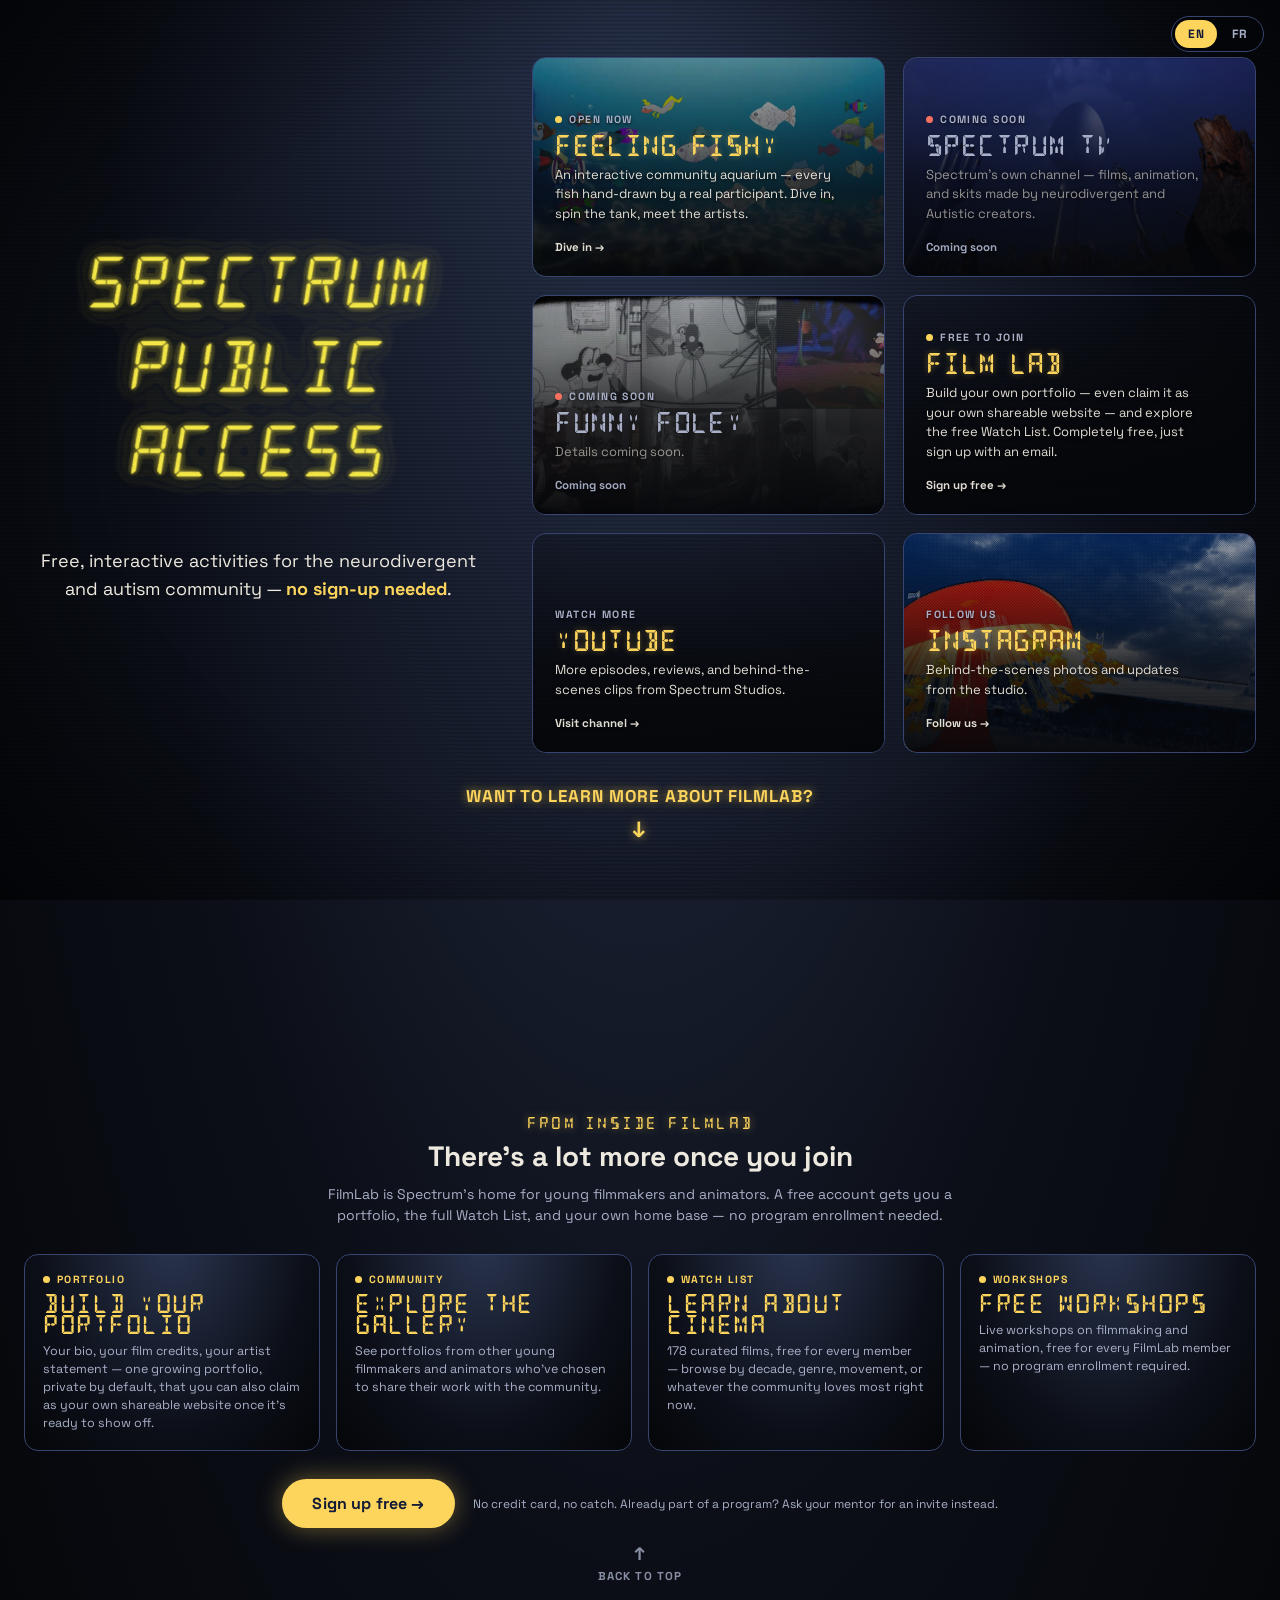
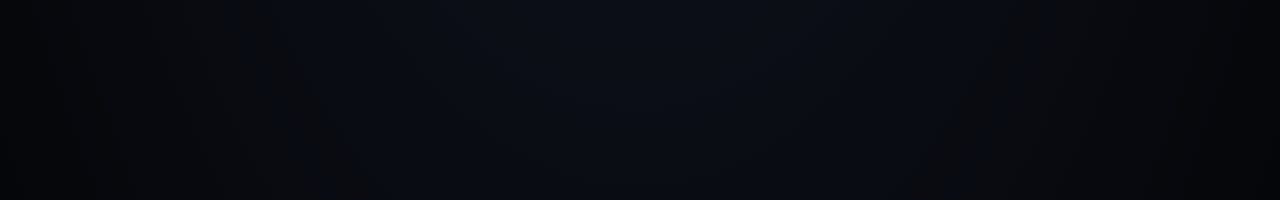
==== commit b100a454: "Add an EN/FR language toggle to the landing page Client-side only, no backend needed -- a fixed top-" ====
--- a/deploy/index.html
+++ b/deploy/index.html
@@ -325,6 +325,24 @@
 .back-to-top:hover{ opacity:1; color:var(--gold); }
 .back-to-top-arrow{ font-size:18px; }
 
+/* ---------- LANGUAGE TOGGLE ---------- */
+.lang-toggle{
+  position:fixed; top:16px; right:16px; z-index:50;
+  display:flex; gap:2px; padding:3px;
+  border-radius:999px; border:1px solid var(--border);
+  background:rgba(5,6,9,.75); backdrop-filter:blur(4px);
+}
+.lang-toggle-btn{
+  appearance:none; border:none; cursor:pointer;
+  padding:6px 13px; border-radius:999px;
+  font-family:'Space Grotesk',sans-serif; font-size:12px; font-weight:700; letter-spacing:.04em;
+  background:transparent; color:var(--text-soft);
+  transition:background .15s ease, color .15s ease;
+}
+.lang-toggle-btn:hover{ color:var(--cg-white); }
+.lang-toggle-btn[aria-pressed="true"]{ background:var(--gold); color:var(--navy); }
+.lang-toggle-btn[aria-pressed="true"]:hover{ color:var(--navy); }
+
 /* ---------- STREAM POP-UP ---------- */
 .stream-modal{ display:none; position:fixed; inset:0; z-index:100; align-items:center; justify-content:center; padding:24px; }
 .stream-modal.open{ display:flex; }
@@ -347,12 +365,17 @@
 </head>
 <body>
 
+<div class="lang-toggle" role="group" aria-label="Language / Langue">
+  <button type="button" class="lang-toggle-btn" data-lang="en">EN</button>
+  <button type="button" class="lang-toggle-btn" data-lang="fr">FR</button>
+</div>
+
 <section class="first-screen" id="top">
   <div class="hero-split">
     <div class="hero-logo-col">
       <img class="logo" src="images/logo.png" alt="Spectrum Public Access">
       <div class="tagline">
-        <p>Free, interactive activities for the neurodivergent and autism community — <span class="tagline-free">no sign-up needed</span>.</p>
+        <p data-i18n-html="tagline">Free, interactive activities for the neurodivergent and autism community — <span class="tagline-free">no sign-up needed</span>.</p>
       </div>
     </div>
 
@@ -363,10 +386,10 @@
            style="background-image:url('feeling-fishy/images/og-preview.jpg')">
           <div class="grid-card-scrim"></div>
           <div class="grid-card-content">
-            <p class="grid-card-badge"><span class="grid-card-dot gold"></span>Open now</p>
+            <p class="grid-card-badge"><span class="grid-card-dot gold"></span><span data-i18n="feelingFishyBadge">Open now</span></p>
             <h2 class="grid-card-title">FEELING FISHY</h2>
-            <p class="grid-card-desc">An interactive community aquarium — every fish hand-drawn by a real participant. Dive in, spin the tank, meet the artists.</p>
-            <span class="grid-card-cta">Dive in →</span>
+            <p class="grid-card-desc" data-i18n="feelingFishyDesc">An interactive community aquarium — every fish hand-drawn by a real participant. Dive in, spin the tank, meet the artists.</p>
+            <span class="grid-card-cta" data-i18n="feelingFishyCta">Dive in →</span>
           </div>
         </a>
         <!-- Matches the real app's own SpectrumTvPreviewCard: coming
@@ -376,10 +399,10 @@
         <div class="grid-card inert muted" style="background-image:url('images/spectrum-tv-bg.jpg')" aria-label="Spectrum TV — coming soon">
           <div class="grid-card-scrim"></div>
           <div class="grid-card-content">
-            <p class="grid-card-badge"><span class="grid-card-dot coral"></span>Coming soon</p>
+            <p class="grid-card-badge"><span class="grid-card-dot coral"></span><span data-i18n="comingSoon">Coming soon</span></p>
             <h2 class="grid-card-title">SPECTRUM TV</h2>
-            <p class="grid-card-desc">Spectrum's own channel — films, animation, and skits made by neurodivergent and Autistic creators.</p>
-            <span class="grid-card-cta">Coming soon</span>
+            <p class="grid-card-desc" data-i18n="spectrumTvDesc">Spectrum's own channel — films, animation, and skits made by neurodivergent and Autistic creators.</p>
+            <span class="grid-card-cta" data-i18n="comingSoon">Coming soon</span>
           </div>
         </div>
 
@@ -392,10 +415,10 @@
         <div class="grid-card inert muted" style="background-image:url('images/funny-foley-bg.png')" aria-label="Funny Foley — coming soon">
           <div class="grid-card-scrim"></div>
           <div class="grid-card-content">
-            <p class="grid-card-badge"><span class="grid-card-dot coral"></span>Coming soon</p>
+            <p class="grid-card-badge"><span class="grid-card-dot coral"></span><span data-i18n="comingSoon">Coming soon</span></p>
             <h2 class="grid-card-title">FUNNY FOLEY</h2>
-            <p class="grid-card-desc">Details coming soon.</p>
-            <span class="grid-card-cta">Coming soon</span>
+            <p class="grid-card-desc" data-i18n="funnyFoleyDesc">Details coming soon.</p>
+            <span class="grid-card-cta" data-i18n="comingSoon">Coming soon</span>
           </div>
         </div>
         <!-- Real Watch List poster art, one per decade -- same source
@@ -414,10 +437,10 @@
           </div>
           <div class="grid-card-scrim"></div>
           <div class="grid-card-content">
-            <p class="grid-card-badge"><span class="grid-card-dot gold"></span>Free to join</p>
+            <p class="grid-card-badge"><span class="grid-card-dot gold"></span><span data-i18n="filmLabBadge">Free to join</span></p>
             <h2 class="grid-card-title">FILM LAB</h2>
-            <p class="grid-card-desc">Build your own portfolio — even claim it as your own shareable website — and explore the free Watch List. Completely free, just sign up with an email.</p>
-            <span class="grid-card-cta">Sign up free →</span>
+            <p class="grid-card-desc" data-i18n="filmLabDesc">Build your own portfolio — even claim it as your own shareable website — and explore the free Watch List. Completely free, just sign up with an email.</p>
+            <span class="grid-card-cta" data-i18n="signUpCta">Sign up free →</span>
           </div>
         </a>
 
@@ -426,10 +449,10 @@
            style="background-image:url('https://i4.ytimg.com/vi/3a-ZOONMRlo/hqdefault.jpg')">
           <div class="grid-card-scrim"></div>
           <div class="grid-card-content">
-            <p class="grid-card-badge">Watch more</p>
+            <p class="grid-card-badge" data-i18n="youtubeBadge">Watch more</p>
             <h2 class="grid-card-title">YOUTUBE</h2>
-            <p class="grid-card-desc">More episodes, reviews, and behind-the-scenes clips from Spectrum Studios.</p>
-            <span class="grid-card-cta">Visit channel →</span>
+            <p class="grid-card-desc" data-i18n="youtubeDesc">More episodes, reviews, and behind-the-scenes clips from Spectrum Studios.</p>
+            <span class="grid-card-cta" data-i18n="youtubeCta">Visit channel →</span>
           </div>
         </a>
         <!-- Placeholder URL -- needs the real Instagram profile link.
@@ -439,10 +462,10 @@
         <a class="grid-card" href="https://instagram.com" target="_blank" rel="noopener noreferrer" style="background-image:url('images/instagram-bg.jpg')">
           <div class="grid-card-scrim"></div>
           <div class="grid-card-content">
-            <p class="grid-card-badge">Follow us</p>
+            <p class="grid-card-badge" data-i18n="instagramBadge">Follow us</p>
             <h2 class="grid-card-title">INSTAGRAM</h2>
-            <p class="grid-card-desc">Behind-the-scenes photos and updates from the studio.</p>
-            <span class="grid-card-cta">Follow us →</span>
+            <p class="grid-card-desc" data-i18n="instagramDesc">Behind-the-scenes photos and updates from the studio.</p>
+            <span class="grid-card-cta" data-i18n="instagramCta">Follow us →</span>
           </div>
         </a>
       </div>
@@ -450,21 +473,21 @@
   </div>
 
   <a class="scroll-cue" href="#filmlab">
-    <span>Want to learn more about FilmLab?</span>
+    <span data-i18n="scrollCue">Want to learn more about FilmLab?</span>
     <span class="scroll-cue-arrow">↓</span>
   </a>
 </section>
 
 <section class="second-screen" id="filmlab" aria-labelledby="filmlab-heading">
   <div class="second-screen-inner">
-    <p class="section-eyebrow">FROM INSIDE FILMLAB</p>
-    <h2 class="section-heading" id="filmlab-heading">There's a lot more once you join</h2>
-    <p class="section-sub">FilmLab is Spectrum's home for young filmmakers and animators. A free account gets you a portfolio, the full Watch List, and your own home base — no program enrollment needed.</p>
+    <p class="section-eyebrow" data-i18n="filmlabEyebrow">FROM INSIDE FILMLAB</p>
+    <h2 class="section-heading" id="filmlab-heading" data-i18n="filmlabHeading">There's a lot more once you join</h2>
+    <p class="section-sub" data-i18n="filmlabSub">FilmLab is Spectrum's home for young filmmakers and animators. A free account gets you a portfolio, the full Watch List, and your own home base — no program enrollment needed.</p>
     <div class="filmlab-grid">
       <a class="filmlab-card" href="/filmlab/login">
-        <span class="filmlab-card-badge"><span class="filmlab-card-dot"></span>Portfolio</span>
-        <h3>BUILD YOUR PORTFOLIO</h3>
-        <p>Your bio, your film credits, your artist statement — one growing portfolio, private by default, that you can also claim as your own shareable website once it's ready to show off.</p>
+        <span class="filmlab-card-badge"><span class="filmlab-card-dot"></span><span data-i18n="portfolioBadge">Portfolio</span></span>
+        <h3 data-i18n="portfolioHeading">BUILD YOUR PORTFOLIO</h3>
+        <p data-i18n="portfolioDesc">Your bio, your film credits, your artist statement — one growing portfolio, private by default, that you can also claim as your own shareable website once it's ready to show off.</p>
       </a>
       <!-- Was "Pitch a Review" -- Spectrum Review submission is actually
            gated to full program-enrolled accounts, not something a free
@@ -473,30 +496,30 @@
            so this replaces it with something the same visitor could
            actually go do today. -->
       <a class="filmlab-card" href="/filmlab/login">
-        <span class="filmlab-card-badge"><span class="filmlab-card-dot"></span>Community</span>
-        <h3>EXPLORE THE GALLERY</h3>
-        <p>See portfolios from other young filmmakers and animators who've chosen to share their work with the community.</p>
+        <span class="filmlab-card-badge"><span class="filmlab-card-dot"></span><span data-i18n="communityBadge">Community</span></span>
+        <h3 data-i18n="galleryHeading">EXPLORE THE GALLERY</h3>
+        <p data-i18n="galleryDesc">See portfolios from other young filmmakers and animators who've chosen to share their work with the community.</p>
       </a>
       <a class="filmlab-card" href="/filmlab/login">
-        <span class="filmlab-card-badge"><span class="filmlab-card-dot"></span>Watch List</span>
-        <h3>LEARN ABOUT CINEMA</h3>
-        <p>178 curated films, free for every member — browse by decade, genre, movement, or whatever the community loves most right now.</p>
+        <span class="filmlab-card-badge"><span class="filmlab-card-dot"></span><span data-i18n="watchListBadge">Watch List</span></span>
+        <h3 data-i18n="cinemaHeading">LEARN ABOUT CINEMA</h3>
+        <p data-i18n="cinemaDesc">178 curated films, free for every member — browse by decade, genre, movement, or whatever the community loves most right now.</p>
       </a>
       <a class="filmlab-card" href="/filmlab/login">
-        <span class="filmlab-card-badge"><span class="filmlab-card-dot"></span>Workshops</span>
-        <h3>FREE WORKSHOPS</h3>
-        <p>Live workshops on filmmaking and animation, free for every FilmLab member — no program enrollment required.</p>
+        <span class="filmlab-card-badge"><span class="filmlab-card-dot"></span><span data-i18n="workshopsBadge">Workshops</span></span>
+        <h3 data-i18n="workshopsHeading">FREE WORKSHOPS</h3>
+        <p data-i18n="workshopsDesc">Live workshops on filmmaking and animation, free for every FilmLab member — no program enrollment required.</p>
       </a>
     </div>
 
     <div class="join-row">
-      <a class="signup-cta" href="/filmlab/login">Sign up free →</a>
-      <p class="signup-note">No credit card, no catch. Already part of a program? Ask your mentor for an invite instead.</p>
+      <a class="signup-cta" href="/filmlab/login" data-i18n="signUpCta">Sign up free →</a>
+      <p class="signup-note" data-i18n="signupNote">No credit card, no catch. Already part of a program? Ask your mentor for an invite instead.</p>
     </div>
 
     <a class="back-to-top" href="#top">
       <span class="back-to-top-arrow">↑</span>
-      <span>Back to top</span>
+      <span data-i18n="backToTop">Back to top</span>
     </a>
   </div>
 </section>
@@ -609,5 +632,132 @@
 window.addEventListener("keydown", (e) => { if (e.key === "Escape" && streamModal.classList.contains("open")) closeStreamModal(); });
 </script>
 
+<script>
+// Plain client-side toggle -- no backend here (unlike the FilmLab app's
+// next-intl/cookie setup), so this just swaps text and remembers the
+// choice in localStorage. Brand/feature names (Feeling Fishy, Spectrum
+// TV, Film Lab, YouTube, Instagram) are left untranslated on purpose,
+// same as a product name wouldn't be in any language -- only the
+// surrounding copy translates.
+const TRANSLATIONS = {
+  tagline: {
+    en: 'Free, interactive activities for the neurodivergent and autism community — <span class="tagline-free">no sign-up needed</span>.',
+    fr: 'Des activités interactives gratuites pour la communauté neurodivergente et autiste — <span class="tagline-free">aucune inscription requise</span>.',
+  },
+  scrollCue: { en: "Want to learn more about FilmLab?", fr: "Vous voulez en savoir plus sur FilmLab?" },
+  comingSoon: { en: "Coming soon", fr: "Bientôt disponible" },
+
+  feelingFishyBadge: { en: "Open now", fr: "Ouvert maintenant" },
+  feelingFishyDesc: {
+    en: "An interactive community aquarium — every fish hand-drawn by a real participant. Dive in, spin the tank, meet the artists.",
+    fr: "Un aquarium communautaire interactif — chaque poisson dessiné à la main par un vrai participant. Plongez, faites tourner l'aquarium, rencontrez les artistes.",
+  },
+  feelingFishyCta: { en: "Dive in →", fr: "Plonger →" },
+
+  spectrumTvDesc: {
+    en: "Spectrum's own channel — films, animation, and skits made by neurodivergent and Autistic creators.",
+    fr: "La chaîne de Spectrum — films, animation et sketches créés par des créateurs neurodivergents et autistes.",
+  },
+
+  funnyFoleyDesc: { en: "Details coming soon.", fr: "Détails à venir." },
+
+  filmLabBadge: { en: "Free to join", fr: "Inscription gratuite" },
+  filmLabDesc: {
+    en: "Build your own portfolio — even claim it as your own shareable website — and explore the free Watch List. Completely free, just sign up with an email.",
+    fr: "Créez votre propre portfolio — que vous pouvez même réclamer comme votre propre site web à partager — et explorez la liste de films gratuite. Entièrement gratuit, il suffit de s'inscrire avec un courriel.",
+  },
+  signUpCta: { en: "Sign up free →", fr: "S'inscrire gratuitement →" },
+
+  youtubeBadge: { en: "Watch more", fr: "Voir plus" },
+  youtubeDesc: {
+    en: "More episodes, reviews, and behind-the-scenes clips from Spectrum Studios.",
+    fr: "Plus d'épisodes, de critiques et de coulisses de Spectrum Studios.",
+  },
+  youtubeCta: { en: "Visit channel →", fr: "Visiter la chaîne →" },
+
+  instagramBadge: { en: "Follow us", fr: "Suivez-nous" },
+  instagramDesc: {
+    en: "Behind-the-scenes photos and updates from the studio.",
+    fr: "Photos des coulisses et nouvelles du studio.",
+  },
+  instagramCta: { en: "Follow us →", fr: "Suivez-nous →" },
+
+  filmlabEyebrow: { en: "FROM INSIDE FILMLAB", fr: "À L'INTÉRIEUR DE FILMLAB" },
+  filmlabHeading: { en: "There's a lot more once you join", fr: "Il y a encore plus une fois inscrit" },
+  filmlabSub: {
+    en: "FilmLab is Spectrum's home for young filmmakers and animators. A free account gets you a portfolio, the full Watch List, and your own home base — no program enrollment needed.",
+    fr: "FilmLab est la maison de Spectrum pour les jeunes cinéastes et animateurs. Un compte gratuit vous donne un portfolio, la liste de films complète et votre propre espace personnel — aucune inscription à un programme requise.",
+  },
+
+  portfolioBadge: { en: "Portfolio", fr: "Portfolio" },
+  portfolioHeading: { en: "BUILD YOUR PORTFOLIO", fr: "CRÉEZ VOTRE PORTFOLIO" },
+  portfolioDesc: {
+    en: "Your bio, your film credits, your artist statement — one growing portfolio, private by default, that you can also claim as your own shareable website once it's ready to show off.",
+    fr: "Votre bio, vos crédits de film, votre déclaration d'artiste — un portfolio évolutif, privé par défaut, que vous pouvez aussi réclamer comme votre propre site web à partager une fois prêt à être montré.",
+  },
+
+  communityBadge: { en: "Community", fr: "Communauté" },
+  galleryHeading: { en: "EXPLORE THE GALLERY", fr: "EXPLOREZ LA GALERIE" },
+  galleryDesc: {
+    en: "See portfolios from other young filmmakers and animators who've chosen to share their work with the community.",
+    fr: "Découvrez les portfolios d'autres jeunes cinéastes et animateurs qui ont choisi de partager leur travail avec la communauté.",
+  },
+
+  watchListBadge: { en: "Watch List", fr: "Liste de films" },
+  cinemaHeading: { en: "LEARN ABOUT CINEMA", fr: "DÉCOUVREZ LE CINÉMA" },
+  cinemaDesc: {
+    en: "178 curated films, free for every member — browse by decade, genre, movement, or whatever the community loves most right now.",
+    fr: "178 films sélectionnés, gratuits pour chaque membre — parcourez par décennie, genre, mouvement, ou ce que la communauté préfère en ce moment.",
+  },
+
+  workshopsBadge: { en: "Workshops", fr: "Ateliers" },
+  workshopsHeading: { en: "FREE WORKSHOPS", fr: "ATELIERS GRATUITS" },
+  workshopsDesc: {
+    en: "Live workshops on filmmaking and animation, free for every FilmLab member — no program enrollment required.",
+    fr: "Des ateliers en direct sur le cinéma et l'animation, gratuits pour chaque membre de FilmLab — aucune inscription à un programme requise.",
+  },
+
+  signupNote: {
+    en: "No credit card, no catch. Already part of a program? Ask your mentor for an invite instead.",
+    fr: "Aucune carte de crédit, aucun piège. Déjà inscrit à un programme? Demandez une invitation à votre mentor.",
+  },
+  backToTop: { en: "Back to top", fr: "Retour en haut" },
+};
+
+const LANG_STORAGE_KEY = "spa-lang";
+
+function applyLang(lang) {
+  document.documentElement.lang = lang;
+
+  document.querySelectorAll("[data-i18n]").forEach((el) => {
+    const entry = TRANSLATIONS[el.getAttribute("data-i18n")];
+    if (entry) el.textContent = entry[lang];
+  });
+  document.querySelectorAll("[data-i18n-html]").forEach((el) => {
+    const entry = TRANSLATIONS[el.getAttribute("data-i18n-html")];
+    if (entry) el.innerHTML = entry[lang];
+  });
+  document.querySelectorAll(".lang-toggle-btn").forEach((btn) => {
+    btn.setAttribute("aria-pressed", String(btn.dataset.lang === lang));
+  });
+
+  try {
+    localStorage.setItem(LANG_STORAGE_KEY, lang);
+  } catch {}
+}
+
+document.querySelectorAll(".lang-toggle-btn").forEach((btn) => {
+  btn.addEventListener("click", () => applyLang(btn.dataset.lang));
+});
+
+let initialLang = "en";
+try {
+  initialLang =
+    localStorage.getItem(LANG_STORAGE_KEY) ||
+    (navigator.language && navigator.language.toLowerCase().startsWith("fr") ? "fr" : "en");
+} catch {}
+applyLang(initialLang);
+</script>
+
 </body>
 </html>
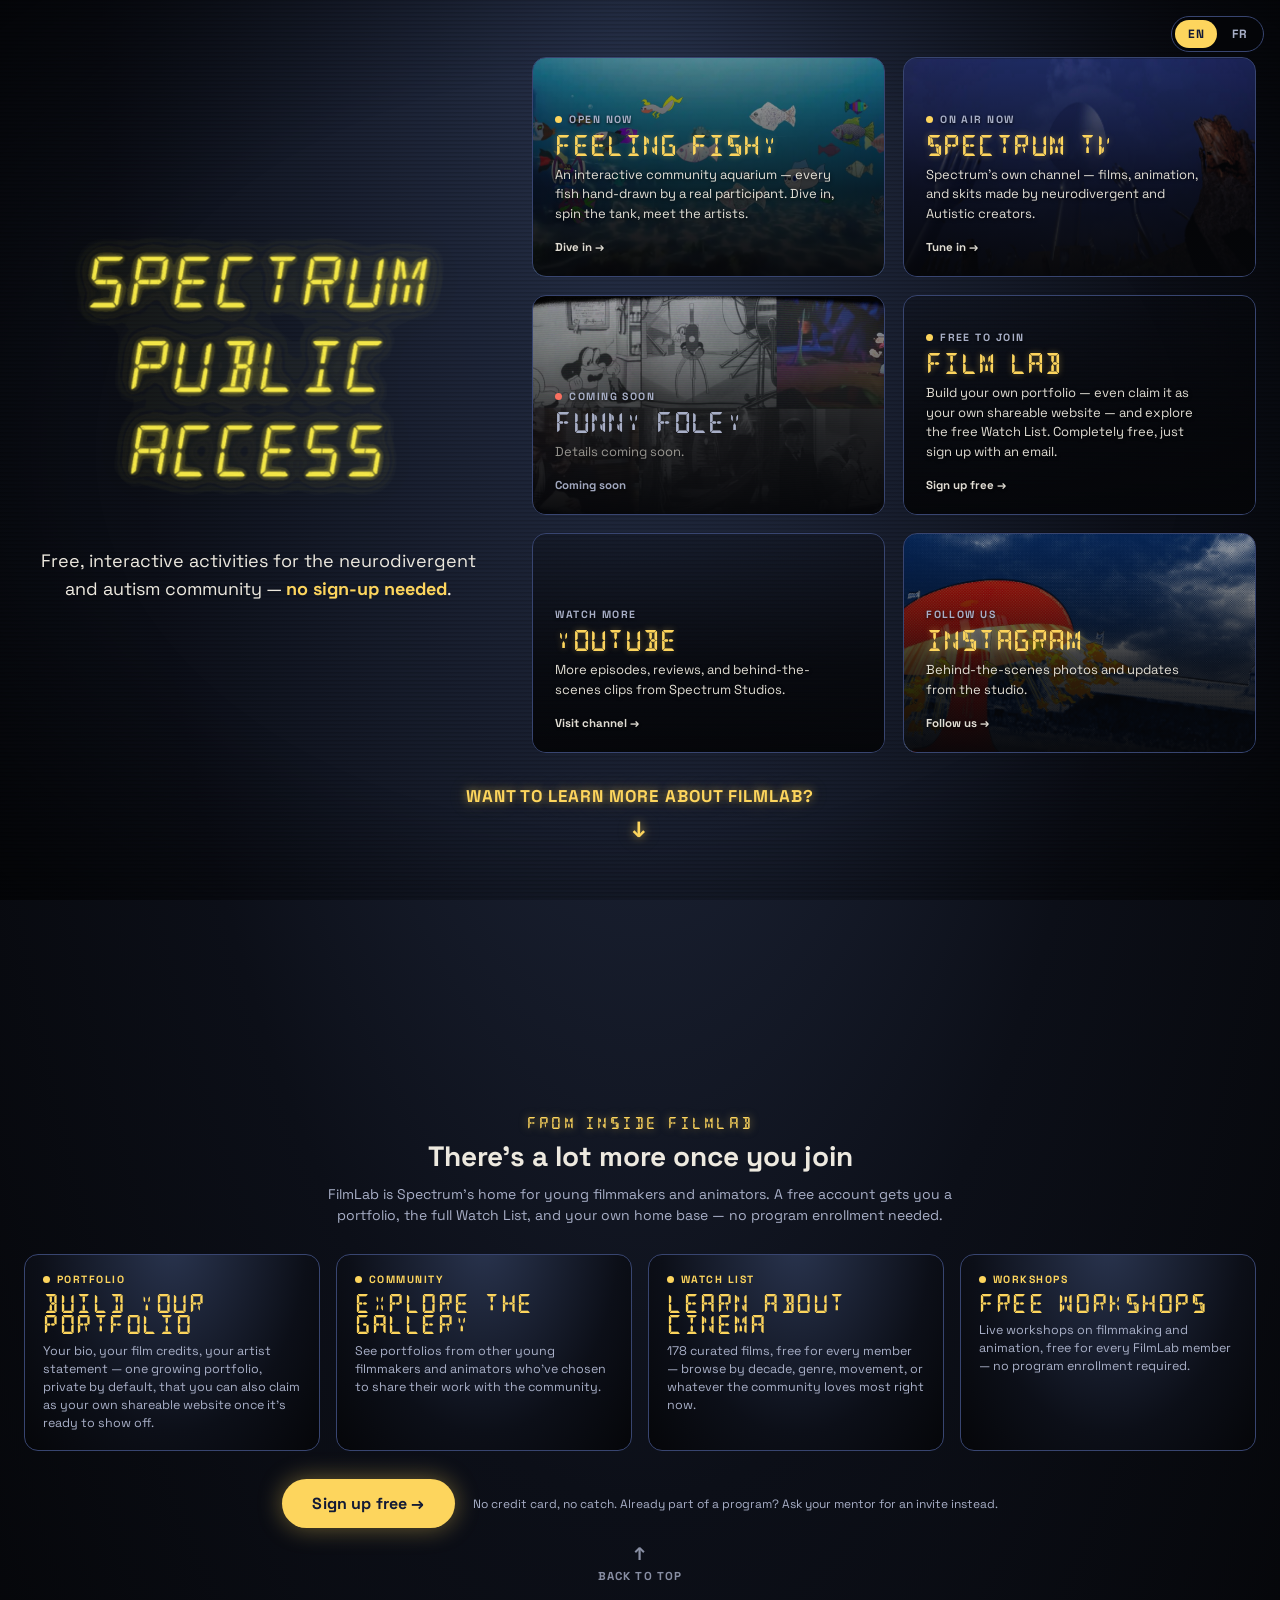
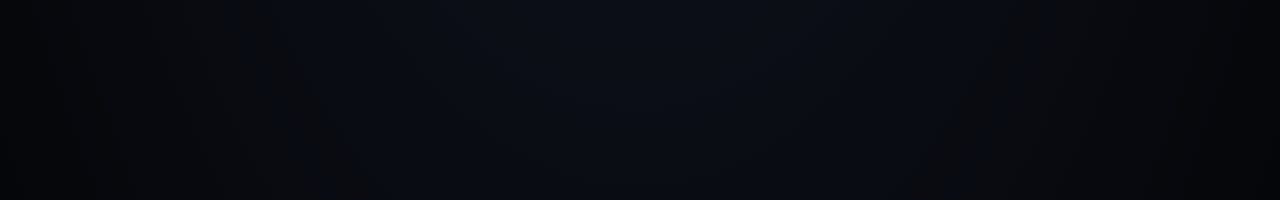
==== commit 63bb2be9: "Landing page: Spectrum TV card links to the live TV Was a muted 'Coming soon' card. Now an open card" ====
--- a/deploy/index.html
+++ b/deploy/index.html
@@ -109,6 +109,11 @@
   display:flex; flex-direction:column; align-items:center; gap:36px;
   width:100%; max-width:1680px; /* same row cap the real dashboard uses */
 }
+/* Stacked (below 900px), align-items:center shrinks each column to its
+   content's width -- and the card grid has none of its own (its cards
+   are mostly background art), so it collapsed to a 2px sliver on
+   phones. Full width here; at 900px+ flex:1 takes over. */
+.hero-grid-col{ width:100%; }
 @media (min-width: 900px){
   /* 38/62 instead of the previous 34/66 -- both halves got bigger
      this round (logo full-bleed, grid cards wide enough for real
@@ -392,19 +397,18 @@
             <span class="grid-card-cta" data-i18n="feelingFishyCta">Dive in →</span>
           </div>
         </a>
-        <!-- Matches the real app's own SpectrumTvPreviewCard: coming
-             soon, not a link -- the full channel-switcher product isn't
-             built yet, so this no longer pretends the live-stream embed
-             (still below, dormant) is that finished thing. -->
-        <div class="grid-card inert muted" style="background-image:url('images/spectrum-tv-bg.jpg')" aria-label="Spectrum TV — coming soon">
+        <!-- The Film Lab's Spectrum TV, open to everyone (no sign-in
+             needed to watch). New tab, like Feeling Fishy. -->
+        <a class="grid-card" href="/filmlab/spectrum-tv" target="_blank" rel="noopener noreferrer"
+           style="background-image:url('images/spectrum-tv-bg.jpg')">
           <div class="grid-card-scrim"></div>
           <div class="grid-card-content">
-            <p class="grid-card-badge"><span class="grid-card-dot coral"></span><span data-i18n="comingSoon">Coming soon</span></p>
+            <p class="grid-card-badge"><span class="grid-card-dot gold"></span><span data-i18n="spectrumTvBadge">On air now</span></p>
             <h2 class="grid-card-title">SPECTRUM TV</h2>
             <p class="grid-card-desc" data-i18n="spectrumTvDesc">Spectrum's own channel — films, animation, and skits made by neurodivergent and Autistic creators.</p>
-            <span class="grid-card-cta" data-i18n="comingSoon">Coming soon</span>
+            <span class="grid-card-cta" data-i18n="spectrumTvCta">Tune in →</span>
           </div>
-        </div>
+        </a>
 
         <!-- Row 2: coming soon + join -->
         <!-- Coming soon -- no href, matches the muted/inert treatment
@@ -543,8 +547,8 @@
 </div>
 
 <script>
-// Spectrum TV card above no longer triggers this -- it's "coming soon"
-// now, not a live link. Left dormant (not deleted) rather than torn
+// Spectrum TV card above no longer triggers this -- it links to the
+// Film Lab's Spectrum TV now. Left dormant (not deleted) rather than torn
 // out, since this exact feature has flipped status more than once;
 // re-wire a trigger to openStreamModal(embedSrc) if a real "watch
 // live" entry point comes back.
@@ -654,10 +658,12 @@
   },
   feelingFishyCta: { en: "Dive in →", fr: "Plonger →" },
 
+  spectrumTvBadge: { en: "On air now", fr: "En ondes" },
   spectrumTvDesc: {
     en: "Spectrum's own channel — films, animation, and skits made by neurodivergent and Autistic creators.",
     fr: "La chaîne de Spectrum — films, animation et sketches créés par des créateurs neurodivergents et autistes.",
   },
+  spectrumTvCta: { en: "Tune in →", fr: "Syntoniser →" },
 
   funnyFoleyDesc: { en: "Details coming soon.", fr: "Détails à venir." },
 
